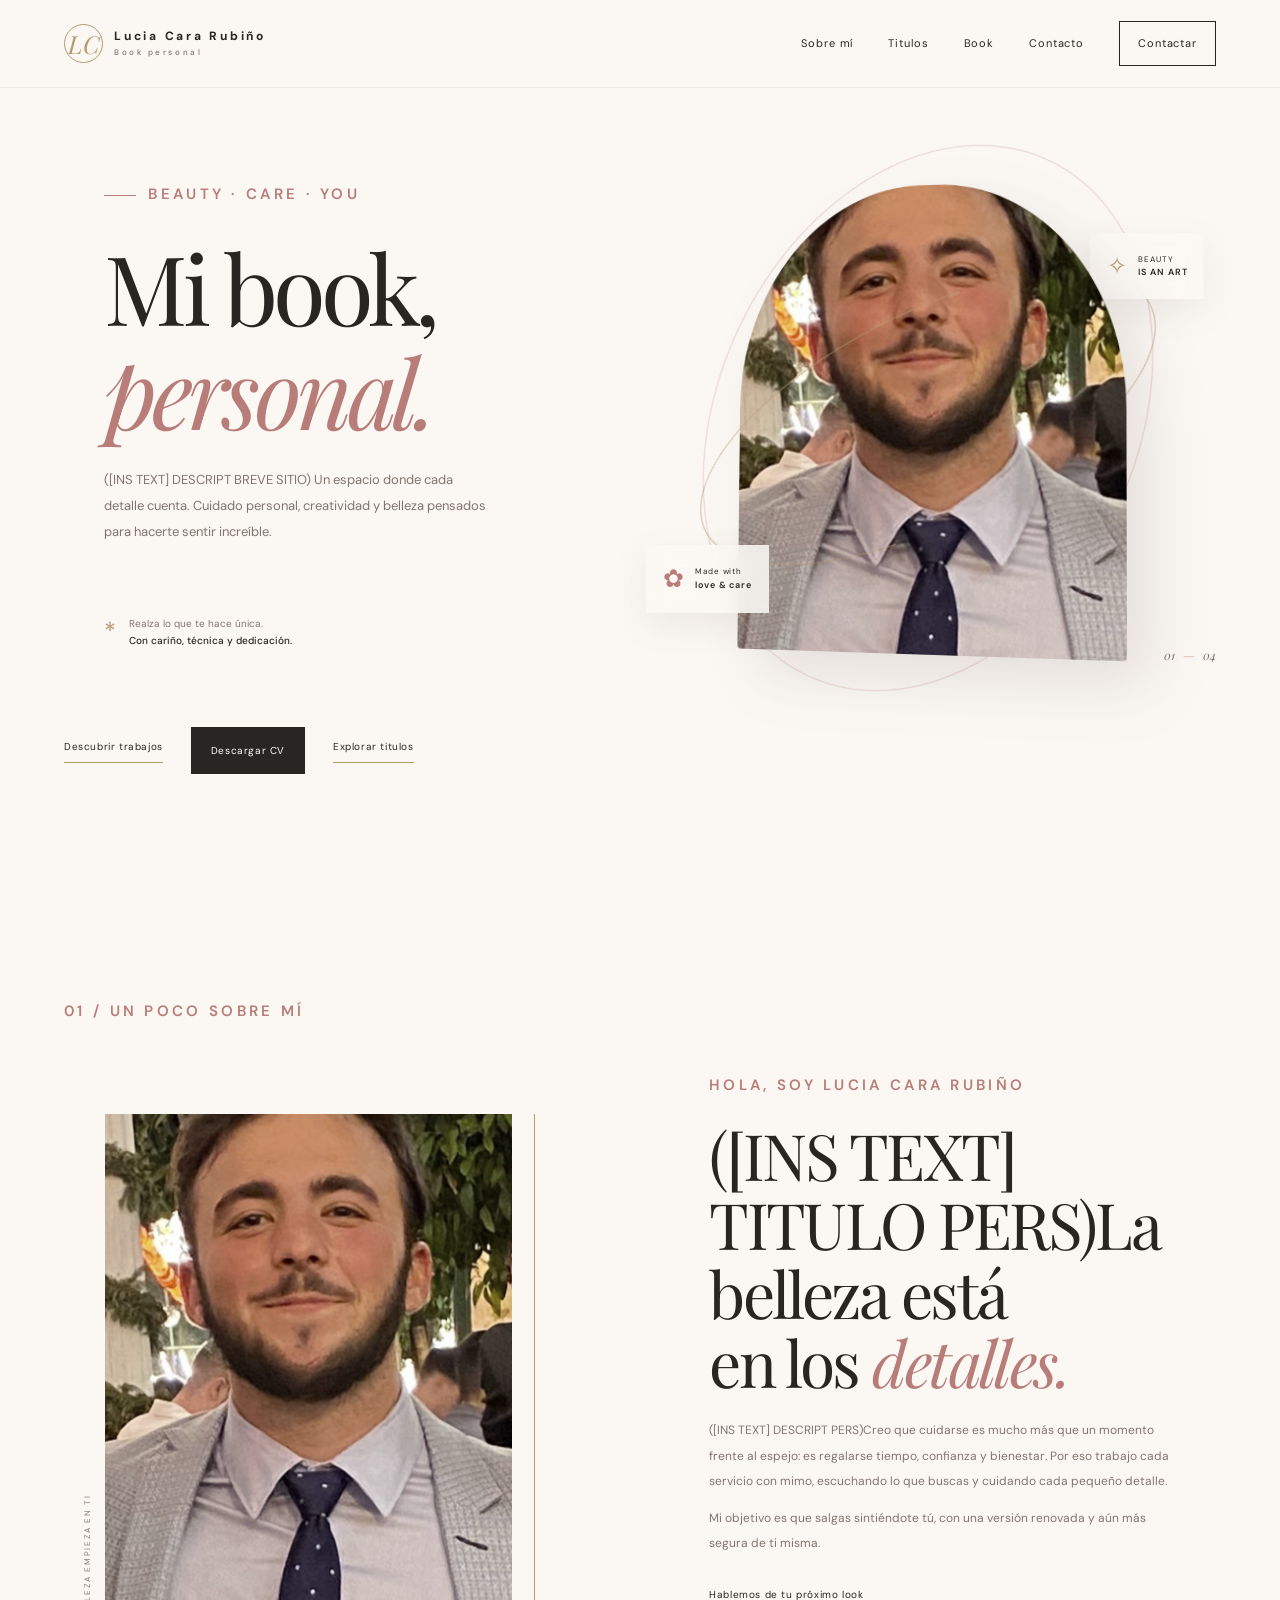
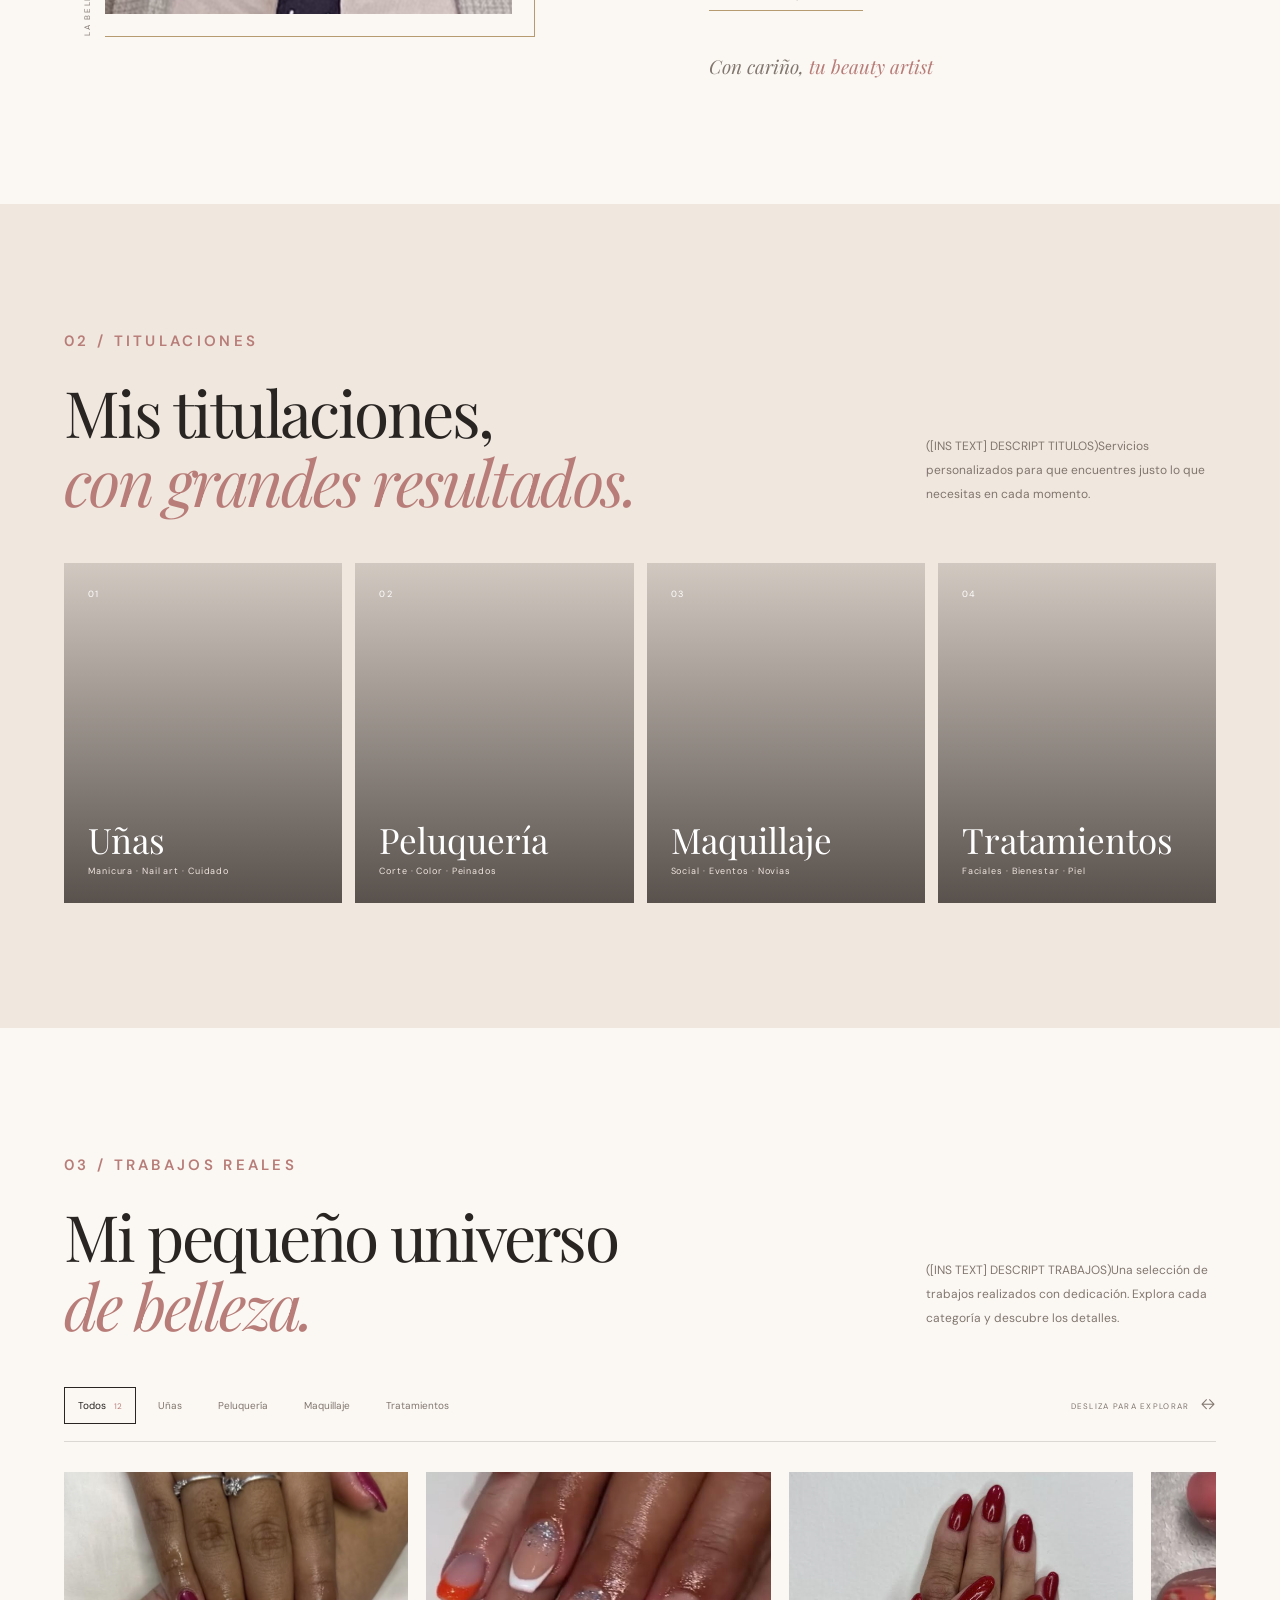
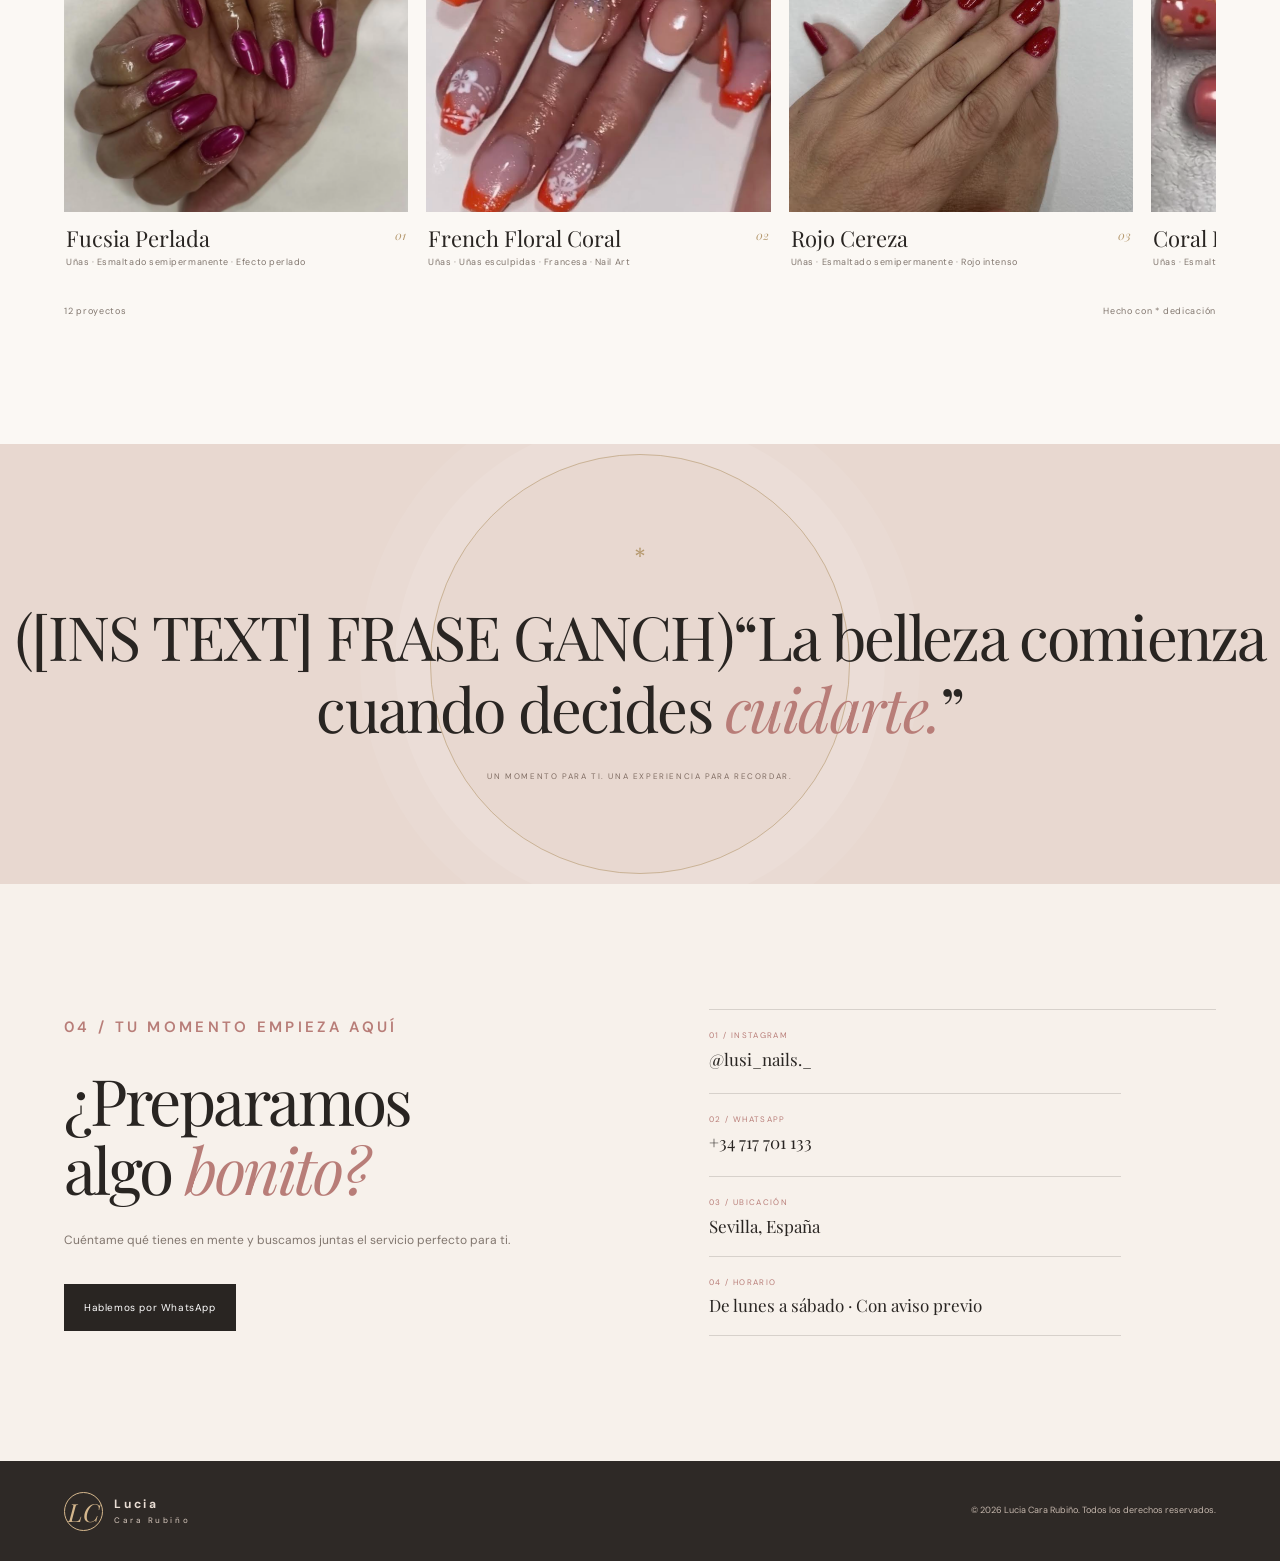
==== index.html @ 27615876 "Update index.html" ====
<!doctype html>
<html lang="es">
<head>
  <meta charset="utf-8">
  <meta name="viewport" content="width=device-width, initial-scale=1">
  <meta name="theme-color" content="#f5eee7">
  <meta name="description" content="Lucia Cara Rubiño: servicios de uñas, peluquería, maquillaje y tratamientos de belleza. Descubre nuestros trabajos y reserva tu cita.">
  <meta property="og:type" content="website">
<meta property="og:title" content="Lucía Cara Rubiño | Beauty Portfolio">
<meta property="og:description" content="Descubre mis trabajos de manicura, maquillaje y tratamientos estéticos. Cada detalle, cada diseño y cada resultado reflejan mi pasión por la belleza.">
  <meta property="og:image" content="https://images.unsplash.com/photo-1522335789203-aefd1fc54bc9?w=1200&q=85">
  <title>Book Lucia Cara Rubiño</title>
  <link rel="preconnect" href="https://fonts.googleapis.com">
  <link rel="preconnect" href="https://fonts.gstatic.com" crossorigin>
  <link rel="preconnect" href="https://images.unsplash.com">
  <link href="https://fonts.googleapis.com/css2?family=DM+Sans:wght@400;500;600;700&family=Playfair+Display:ital,wght@0,400;0,500;0,600;1,400;1,500&display=swap" rel="stylesheet">
  <link rel="stylesheet" href="css/styles.css">
  <script type="application/ld+json">
  {
    "@context":"https://schema.org",
    "@type":"BeautySalon",
    "name":"Lucia Cara Rubiño",
    "description":"Servicios profesionales de uñas, peluquería, maquillaje y tratamientos de belleza.",
    "telephone":"+34 717 701 133",
    "address":{"@type":"PostalAddress","addressLocality":"Sevilla","addressCountry":"ES"}
  }
  </script>
</head>
<body>
  <a class="skip-link" href="#contenido">Saltar al contenido</a>

  <header class="site-header" id="top">
    <a class="brand" href="#top" aria-label="Lucia Cara Rubiño, inicio">
      <span class="brand-mark">LC</span>
      <span class="brand-name">Lucia Cara Rubiño <small>Book personal</small></span>
    </a>
    <button class="menu-toggle" type="button" aria-expanded="false" aria-controls="main-nav" aria-label="Abrir menú">
      <span></span><span></span>
    </button>
    <nav class="main-nav" id="main-nav" aria-label="Navegación principal">
      <a href="#sobre-mi">Sobre mí</a>
      <a href="#servicios">Titulos</a>
      <a href="#portfolio">Book</a>
      <a href="#contacto">Contacto</a>
      <a class="nav-cta" href="#" data-whatsapp>Contactar</a>
    </nav>
  </header>

  <main id="contenido">
    <section class="hero section-shell" aria-labelledby="hero-title">
      <div class="hero-copy">
        <p class="eyebrow"><span class="eyebrow-line"></span> BEAUTY · CARE · YOU</p>
        <h1 id="hero-title">Mi book,<br><em> personal.</em></h1>
        <p class="hero-lead">([INS TEXT] DESCRIPT BREVE SITIO) Un espacio donde cada detalle cuenta. Cuidado personal, creatividad y belleza pensados para hacerte sentir increíble.</p>
        
        <div class="hero-note"><span class="note-star">*</span><span>Realza lo que te hace única.<br><b>Con cariño, técnica y dedicación.</b></span></div>
      </div>

      <div class="hero-art" aria-label="Composición artística de belleza">
        <div class="hero-orbit orbit-one"></div>
        <div class="hero-orbit orbit-two"></div>
        <div class="hero-image-wrap">
          <img class="hero-image" src="hero.png" alt="Productos y herramientas de belleza en un tocador" fetchpriority="high">
        </div>
        <div class="floating-card card-top"><span class="floating-icon">✧</span><span>BEAUTY<br><b>IS AN ART</b></span></div>
        <div class="floating-card card-bottom"><span class="mini-flower">✿</span><span>Made with<br><b>love & care</b></span></div>
        <div class="hero-number">01 <i>—</i> 04</div>
      </div>

      <!--<div class="hero-bottom-label">SCROLL TO DISCOVER</div>-->

      <div class="hero-actions">
          <a class="text-link" href="#portfolio">Descubrir trabajos</a>
          <a class="button button-dark" href="#portfolio">Descargar CV</a>
          <a class="text-link" href="#servicios">Explorar titulos</a>
        </div>
    </section>

    <!--<section class="intro-band">
      <p>BEAUTY IS NOT A LOOK, <em>IT'S A FEELING.</em></p>
      <span>*</span>
      <p>BEAUTY IS NOT A LOOK, <em>IT'S A FEELING.</em></p>
    </section>-->

    <section class="about section-shell section-space" id="sobre-mi">
      <div class="section-kicker">01 / UN POCO SOBRE MÍ</div>
      <div class="about-grid">
        <div class="about-photo-frame">
          <img src="hero.png" alt="Retrato editorial de una profesional del mundo de la belleza" loading="lazy">
          <span class="photo-caption">LA BELLEZA EMPIEZA EN TI</span>
        </div>
        <div class="about-copy">
          <p class="eyebrow">HOLA, SOY LUCIA CARA RUBIÑO</p>
          <h2>([INS TEXT] TITULO PERS)La belleza está<br>en los <em>detalles.</em></h2>
          <p class="body-copy">([INS TEXT] DESCRIPT PERS)Creo que cuidarse es mucho más que un momento frente al espejo: es regalarse tiempo, confianza y bienestar. Por eso trabajo cada servicio con mimo, escuchando lo que buscas y cuidando cada pequeño detalle.</p>
          <p class="body-copy">Mi objetivo es que salgas sintiéndote tú, con una versión renovada y aún más segura de ti misma.</p>
          <a class="text-link" href="#contacto">Hablemos de tu próximo look </a>
          <div class="signature">Con cariño, <em>tu beauty artist</em></div>
        </div>
      </div>
    </section>

    <section class="services section-space" id="servicios">
      <div class="section-shell">
        <div class="section-heading">
          <div><div class="section-kicker">02 / TITULACIONES</div><h2>Mis titulaciones,<br><em> con grandes resultados.</em></h2></div>
          <p>([INS TEXT] DESCRIPT TITULOS)Servicios personalizados para que encuentres justo lo que necesitas en cada momento.</p>
        </div>
        <div class="service-grid">
          <a class="service-card service-nails" href="#portfolio" data-filter-link="uñas">
            <span class="service-index">01</span><span class="service-arrow"></span>
            <div><h3>Uñas</h3><p>Manicura · Nail art · Cuidado</p></div>
          </a>
          <a class="service-card service-hair" href="#portfolio" data-filter-link="peluqueria">
            <span class="service-index">02</span><span class="service-arrow"></span>
            <div><h3>Peluquería</h3><p>Corte · Color · Peinados</p></div>
          </a>
          <a class="service-card service-makeup" href="#portfolio" data-filter-link="maquillaje">
            <span class="service-index">03</span><span class="service-arrow"></span>
            <div><h3>Maquillaje</h3><p>Social · Eventos · Novias</p></div>
          </a>
          <a class="service-card service-treatments" href="#portfolio" data-filter-link="tratamientos">
            <span class="service-index">04</span><span class="service-arrow"></span>
            <div><h3>Tratamientos</h3><p>Faciales · Bienestar · Piel</p></div>
          </a>
        </div>
      </div>
    </section>

    <section class="portfolio section-space" id="portfolio">
      <div class="section-shell">
        <div class="section-heading portfolio-heading">
          <div><div class="section-kicker">03 / TRABAJOS REALES</div><h2>Mi pequeño universo<br><em>de belleza.</em></h2></div>
          <p>([INS TEXT] DESCRIPT TRABAJOS)Una selección de trabajos realizados con dedicación. Explora cada categoría y descubre los detalles.</p>
        </div>
        <div class="portfolio-toolbar">
          <div class="filter-list" role="group" aria-label="Filtrar trabajos">
            <button class="filter-button is-active" type="button" data-filter="todos" aria-pressed="true">Todos <span>12</span></button>
            <button class="filter-button" type="button" data-filter="uñas" aria-pressed="false">Uñas</button>
            <button class="filter-button" type="button" data-filter="peluqueria" aria-pressed="false">Peluquería</button>
            <button class="filter-button" type="button" data-filter="maquillaje" aria-pressed="false">Maquillaje</button>
            <button class="filter-button" type="button" data-filter="tratamientos" aria-pressed="false">Tratamientos</button>
          </div>
          <span class="portfolio-hint">DESLIZA PARA EXPLORAR <span>↔</span></span>
        </div>
        <div class="portfolio-track" id="portfolio-track" aria-live="polite"></div>
        <div class="portfolio-footer"><span id="portfolio-count">12 proyectos</span><span>Hecho con * dedicación</span></div>
      </div>
    </section>

    <section class="quote-section">
      <div class="quote-orb"></div>
      <div class="quote-content"><span>*</span><blockquote>([INS TEXT] FRASE GANCH)“La belleza comienza<br>cuando decides <em>cuidarte.</em>”</blockquote><p>UN MOMENTO PARA TI. UNA EXPERIENCIA PARA RECORDAR.</p></div>
    </section>

    <section class="contact section-space" id="contacto">
      <div class="section-shell contact-grid">
        <div>
          <div class="section-kicker">04 / TU MOMENTO EMPIEZA AQUÍ</div>
          <h2>¿Preparamos<br>algo <em>bonito?</em></h2>
          <p class="body-copy">Cuéntame qué tienes en mente y buscamos juntas el servicio perfecto para ti.</p>
          <a class="button button-dark" href="#" data-whatsapp>Hablemos por WhatsApp </a>
        </div>
        <div class="contact-panel">
          <div class="contact-detail"><span>01 / INSTAGRAM</span><a href="https://www.instagram.com/" target="_blank" rel="noopener noreferrer" data-instagram>@tu_instagram </a></div>
          <div class="contact-detail"><span>02 / WHATSAPP</span><a href="#" data-whatsapp>+34 717 701 133 </a></div>
          <div class="contact-detail"><span>03 / UBICACIÓN</span><p data-location>Sevilla, España</p></div>
          <div class="contact-detail"><span>04 / HORARIO</span><p data-hours>De lunes a sábado · Con cita previa</p></div>
          <!--<div class="contact-stamp">LC<br><small>BEAUTY<br>STUDIO</small></div>-->
        </div>
      </div>
    </section>
  </main>

  <footer class="site-footer">
    <a class="brand footer-brand" href="#top"><span class="brand-mark">LC</span><span class="brand-name">Lucia <small>Cara Rubiño</small></span></a>
    <p>© <span id="year"></span> Lucia Cara Rubiño. Todos los derechos reservados.</p>
    <!--<div><a href="aviso-legal.html">Aviso legal</a><a href="privacidad.html">Privacidad</a></div>-->
  </footer>

  <dialog class="project-dialog" id="project-dialog" aria-labelledby="dialog-title">
    <button class="dialog-close" type="button" aria-label="Cerrar detalle">×</button>
    <div class="dialog-image-wrap"><img id="dialog-image" src="" alt=""></div>
    <div class="dialog-copy">
      <span class="dialog-category" id="dialog-category"></span>
      <h2 id="dialog-title"></h2><p id="dialog-description"></p>
      <!--<a class="text-link" href="#" data-whatsapp>Consultar una cita </a>-->
    </div>
  </dialog>
  <div class="toast" id="toast" role="status" aria-live="polite"></div>
  <script src="js/config.js"></script>
  <script src="js/main.js" defer></script>
</body>
</html>
---- css/styles.css ----
@import url('https://fonts.googleapis.com/css2?family=DM+Sans:wght@400;500;600;700&family=Playfair+Display:ital,wght@0,400;0,500;0,600;1,400;1,500&display=swap');

:root {
    --cream: #f5eee7;
    --paper: #fbf8f4;
    --ink: #292522;
    --muted: #81766e;
    --rose: #d7aaa3;
    --rose-deep: #b87d78;
    --gold: #b69a70;
    --line: rgba(54, 43, 37, .16);
    --serif: 'Playfair Display', Georgia, serif;
    --sans: 'DM Sans', Arial, sans-serif;
    --max: 1240px
}

* {
    box-sizing: border-box
}

html {
    scroll-behavior: smooth;
    scroll-padding-top: 90px
}

body {
    margin: 0;
    background: var(--paper);
    color: var(--ink);
    font-family: var(--sans);
    font-size: 14px;
    line-height: 1.7;
    overflow-x: hidden
}

body.dialog-open {
    overflow: hidden
}

a {
    color: inherit;
    text-decoration: none
}

button {
    font: inherit
}

img {
    display: block;
    max-width: 100%
}

.skip-link {
    position: absolute;
    left: 12px;
    top: -60px;
    background: var(--ink);
    color: #fff;
    padding: 10px 15px;
    z-index: 1000
}

.skip-link:focus {
    top: 12px
}

.site-header {
    height: 88px;
    padding: 0 max(5vw, 24px);
    display: flex;
    align-items: center;
    justify-content: space-between;
    background: rgba(251, 248, 244, .88);
    backdrop-filter: blur(16px);
    position: sticky;
    top: 0;
    z-index: 50;
    border-bottom: 1px solid rgba(54, 43, 37, .07)
}

.brand {
    display: flex;
    align-items: center;
    gap: 11px
}

.brand-mark {
    width: 39px;
    height: 39px;
    border: 1px solid var(--gold);
    border-radius: 50%;
    display: grid;
    place-items: center;
    font: italic 25px var(--serif);
    color: var(--gold)
}

.brand-name {
    font-size: 12px;
    letter-spacing: .23em;
    font-weight: 700;
    line-height: 1.2
}

.brand-name small {
    display: block;
    font-size: 8px;
    letter-spacing: .32em;
    font-weight: 500;
    margin-top: 5px;
    color: var(--muted)
}

.main-nav {
    display: flex;
    align-items: center;
    gap: 35px;
    font-size: 11px;
    letter-spacing: .08em
}

.main-nav>a:not(.nav-cta) {
    transition: color .2s
}

.main-nav>a:hover,
.text-link:hover {
    color: var(--rose-deep)
}

.nav-cta {
    border: 1px solid var(--ink);
    padding: 12px 18px;
    transition: .25s
}

.nav-cta:hover {
    background: var(--ink);
    color: white
}

.nav-cta span,
.button span {
    margin-left: 14px
}

.menu-toggle {
    display: none
}

.section-shell {
    width: min(var(--max), 90%);
    margin-inline: auto
}

.hero {
    min-height: 690px;
    display: grid;
    grid-template-columns: 1fr 1fr;
    align-items: center;
    position: relative;
    padding-top: 55px;
    padding-bottom: 100px
}

.hero-copy {
    padding: 25px 0 25px 7%;
    position: relative;
    z-index: 2
}

.eyebrow,
.section-kicker {
    font-size: 15px;
    letter-spacing: .22em;
    font-weight: 600;
    color: var(--rose-deep)
}

.eyebrow {
    display: flex;
    align-items: center;
    gap: 12px
}

.eyebrow-line {
    width: 32px;
    height: 1px;
    background: var(--rose-deep)
}

h1,
h2,
h3,
p {
    margin-top: 0
}

h1,
h2,
h3 {
    font-family: var(--serif);
    font-weight: 400;
    line-height: 1.08
}

h1 {
    font-size: clamp(62px, 7.5vw, 106px);
    letter-spacing: -.055em;
    margin: 27px 0 25px
}

h1 em,
h2 em,
blockquote em {
    font-weight: 400;
    color: var(--rose-deep)
}

.hero-lead {
    max-width: 390px;
    color: var(--muted);
    font-size: 13px;
    line-height: 2
}

.hero-actions {
    display: flex;
    align-items: center;
    gap: 28px;
    margin-top: 34px
}

.button {
    display: inline-flex;
    align-items: center;
    justify-content: center;
    padding: 15px 20px;
    font-size: 10px;
    letter-spacing: .06em;
    transition: transform .25s, background .25s
}

.button:hover {
    transform: translateY(-3px)
}

.button-dark {
    background: var(--ink);
    color: #fff
}

.button-dark:hover {
    background: #51433c
}

.text-link {
    font-size: 10px;
    letter-spacing: .06em;
    border-bottom: 1px solid var(--gold);
    padding-bottom: 7px;
    transition: color .2s
}

.text-link span {
    margin-left: 9px
}

.hero-note {
    display: flex;
    align-items: center;
    gap: 13px;
    margin-top: 66px;
    color: var(--muted);
    font-size: 10px;
    line-height: 1.7
}

.hero-note b {
    color: var(--ink);
    font-weight: 500
}

.note-star {
    font-size: 25px;
    color: var(--gold)
}

.hero-art {
    height: 550px;
    position: relative;
    display: grid;
    place-items: center;
    perspective: 1000px;
    transform-style: preserve-3d
}

.hero-image-wrap {
    width: min(70%, 390px);
    height: 470px;
    overflow: hidden;
    border-radius: 48% 48% 4px 4px;
    position: relative;
    z-index: 2;
    box-shadow: 22px 25px 60px rgba(83, 61, 49, .13);
    transform: rotateY(-8deg) rotateX(2deg);
    transition: transform .6s
}

.hero-art:hover .hero-image-wrap {
    transform: rotateY(0) rotateX(0) translateY(-5px)
}

.hero-image {
    width: 100%;
    height: 100%;
    object-fit: cover;
    filter: saturate(.72)
}

.hero-orbit {
    position: absolute;
    border: 1px solid rgba(182, 154, 112, .6);
    border-radius: 50%;
    transform: rotate(-27deg)
}

.orbit-one {
    width: 500px;
    height: 210px;
    z-index: 1
}

.orbit-two {
    width: 420px;
    height: 570px;
    border-color: rgba(215, 170, 163, .5);
    transform: rotate(25deg)
}

.floating-card {
    position: absolute;
    z-index: 3;
    background: rgba(251, 248, 244, .87);
    backdrop-filter: blur(12px);
    box-shadow: 0 12px 35px #604a3b18;
    display: flex;
    align-items: center;
    gap: 10px;
    font-size: 8px;
    letter-spacing: .12em;
    line-height: 1.6;
    padding: 14px 17px;
    animation: float 5s ease-in-out infinite
}

.floating-card b {
    font-size: 9px;
    font-weight: 600
}

.card-top {
    top: 90px;
    right: 2%
}

.card-bottom {
    bottom: 80px;
    left: 1%;
    animation-delay: -2.5s
}

.floating-icon {
    font-size: 24px;
    color: var(--gold)
}

.mini-flower {
    font-size: 25px;
    color: var(--rose-deep)
}

.hero-number {
    position: absolute;
    right: 0;
    bottom: 30px;
    font: italic 12px var(--serif);
    color: var(--muted)
}

.hero-number i {
    color: var(--gold);
    padding: 0 5px
}

.hero-bottom-label {
    position: absolute;
    bottom: 26px;
    left: 7%;
    font-size: 8px;
    letter-spacing: .2em;
    color: var(--muted)
}

.hero-bottom-label span {
    padding-left: 12px;
    color: var(--rose-deep)
}

@keyframes float {

    0%,
    100% {
        transform: translateY(0) rotate(-2deg)
    }

    50% {
        transform: translateY(-12px) rotate(1deg)
    }
}

.intro-band {
    background: #e9d9d1;
    display: flex;
    align-items: center;
    justify-content: center;
    gap: 40px;
    overflow: hidden;
    padding: 19px 15px;
    white-space: nowrap;
    color: #65534b
}

.intro-band p {
    margin: 0;
    font: italic 15px var(--serif);
    letter-spacing: .13em
}

.intro-band em {
    color: #a46f68
}

.intro-band span {
    font-size: 20px;
    color: var(--gold)
}

.section-space {
    padding-top: 125px;
    padding-bottom: 125px
}

.about-grid {
    display: grid;
    grid-template-columns: 1fr 1fr;
    gap: 12%;
    align-items: center;
    margin-top: 48px
}

.about-photo-frame {
    position: relative;
    width: 85%;
    margin-left: 8%;
    padding: 0 22px 22px 0;
    border-right: 1px solid var(--gold);
    border-bottom: 1px solid var(--gold)
}

.about-photo-frame img {
    height: 500px;
    width: 100%;
    object-fit: cover;
    filter: saturate(.7)
}

.photo-caption {
    position: absolute;
    bottom: 0;
    left: -24px;
    writing-mode: vertical-rl;
    transform: rotate(180deg);
    font-size: 8px;
    letter-spacing: .22em;
    color: var(--muted)
}

.about-copy h2,
.section-heading h2,
.contact h2 {
    font-size: clamp(43px, 5vw, 67px);
    letter-spacing: -.04em;
    margin: 22px 0
}

.body-copy {
    font-size: 12px;
    line-height: 2.1;
    color: var(--muted);
    max-width: 470px
}

.about-copy .text-link {
    display: inline-block;
    margin-top: 18px
}

.signature {
    font: italic 19px var(--serif);
    margin-top: 42px;
    color: var(--muted)
}

.signature em {
    color: var(--rose-deep)
}

.services {
    background: #f0e7df
}

.section-heading {
    display: flex;
    justify-content: space-between;
    align-items: end;
    gap: 40px;
    margin-bottom: 48px
}

.section-heading>p {
    max-width: 290px;
    color: var(--muted);
    font-size: 12px;
    line-height: 2;
    margin-bottom: 9px
}

.section-heading h2 {
    margin-bottom: 0
}

.service-grid {
    display: grid;
    grid-template-columns: repeat(4, 1fr);
    gap: 13px
}

.service-card {
    height: 340px;
    position: relative;
    overflow: hidden;
    padding: 24px;
    display: flex;
    flex-direction: column;
    justify-content: space-between;
    color: white;
    background-size: cover;
    background-position: center;
    isolation: isolate;
    transition: transform .35s
}

.service-card:before {
    content: "";
    position: absolute;
    inset: 0;
    background: linear-gradient(180deg, rgba(27, 20, 17, .05), rgba(27, 20, 17, .68));
    z-index: -1;
    transition: background .3s
}

.service-card:after {
    content: "";
    position: absolute;
    inset: 0;
    background: rgba(35, 26, 22, .1);
    z-index: -2;
    transition: transform .6s
}

.service-card:hover {
    transform: translateY(-7px)
}

.service-card:hover:after {
    transform: scale(1.08)
}

.service-nails {
    background-image: url('https://images.unsplash.com/photo-1604654894610-df63bc536371?w=800&q=80')
}

.service-hair {
    background-image: url('https://images.unsplash.com/photo-1560869713-7d0a29430803?w=800&q=80')
}

.service-makeup {
    background-image: url('https://images.unsplash.com/photo-1487412720507-e7ab37603c6f?w=800&q=80')
}

.service-treatments {
    background-image: url('https://images.unsplash.com/photo-1570172619644-dfd03ed5d881?w=800&q=80')
}

.service-index {
    font-size: 9px;
    letter-spacing: .15em
}

.service-arrow {
    position: absolute;
    right: 23px;
    top: 20px;
    font-size: 20px
}

.service-card h3 {
    font-size: 35px;
    margin: 0 0 5px
}

.service-card p {
    font-size: 9px;
    letter-spacing: .1em;
    margin: 0;
    color: #f2e7e1
}

.portfolio {
    background: var(--paper)
}

.portfolio-toolbar {
    display: flex;
    align-items: center;
    justify-content: space-between;
    border-bottom: 1px solid var(--line);
    padding-bottom: 17px;
    margin-bottom: 25px;
    gap: 20px
}

.filter-list {
    display: flex;
    gap: 8px;
    flex-wrap: wrap
}

.filter-button {
    border: 1px solid transparent;
    background: transparent;
    color: var(--muted);
    font-size: 10px;
    padding: 9px 13px;
    cursor: pointer;
    transition: .2s
}

.filter-button:hover,
.filter-button.is-active {
    border-color: var(--ink);
    color: var(--ink)
}

.filter-button span {
    font-size: 8px;
    margin-left: 5px;
    color: var(--rose-deep)
}

.portfolio-hint {
    font-size: 8px;
    letter-spacing: .16em;
    color: var(--muted);
    white-space: nowrap
}

.portfolio-hint span {
    font-size: 14px;
    margin-left: 8px
}

.portfolio-track {
    display: grid;
    grid-auto-flow: column;
    grid-auto-columns: minmax(260px, 30%);
    grid-auto-columns: 30%;
    gap: 18px;
    overflow-x: auto;
    overscroll-behavior-inline: contain;
    scroll-snap-type: x mandatory;
    padding: 5px 2px 22px;
    scrollbar-width: thin;
    scrollbar-color: var(--rose) transparent
}

.project-card {
    scroll-snap-align: start;
    min-width: 0;
    cursor: pointer;
    animation: appear .45s both
}

@keyframes appear {
    from {
        opacity: 0;
        transform: translateY(12px)
    }

    to {
        opacity: 1;
        transform: translateY(0)
    }
}

.project-image-wrap {
    height: 340px;
    position: relative;
    overflow: hidden;
    background: #e8ddd5
}

.project-image-wrap img {
    width: 100%;
    height: 100%;
    object-fit: cover;
    transition: transform .7s cubic-bezier(.2, .7, .2, 1);
    filter: saturate(.82)
}

.project-card:hover img {
    transform: scale(1.06)
}

.project-overlay {
    position: absolute;
    inset: 0;
    background: linear-gradient(180deg, transparent 55%, rgba(30, 22, 18, .38));
    opacity: 0;
    transition: opacity .3s;
    display: flex;
    align-items: end;
    justify-content: space-between;
    padding: 18px;
    color: white;
    font-size: 10px
}

.project-card:hover .project-overlay,
.project-card:focus-within .project-overlay {
    opacity: 1
}

.project-open {
    border: 1px solid #fff;
    border-radius: 50%;
    width: 35px;
    height: 35px;
    display: grid;
    place-items: center;
    font-size: 17px
}

.project-meta {
    display: flex;
    justify-content: space-between;
    gap: 10px;
    padding: 15px 2px 0
}

.project-meta h3 {
    font-size: 22px;
    margin: 0 0 4px
}

.project-meta p {
    font-size: 9px;
    color: var(--muted);
    margin: 0;
    letter-spacing: .06em
}

.project-number {
    font: italic 12px var(--serif);
    color: var(--gold)
}

.portfolio-footer {
    display: flex;
    justify-content: space-between;
    color: var(--muted);
    font-size: 9px;
    letter-spacing: .08em;
    padding-top: 12px
}

.quote-section {
    height: 440px;
    background: #e8d8d0;
    display: grid;
    place-items: center;
    text-align: center;
    position: relative;
    overflow: hidden
}

.quote-orb {
    position: absolute;
    width: 420px;
    height: 420px;
    border: 1px solid rgba(182, 154, 112, .6);
    border-radius: 50%;
    box-shadow: 0 0 0 35px rgba(255, 255, 255, .08), 0 0 0 70px rgba(255, 255, 255, .06)
}

.quote-content {
    position: relative
}

.quote-content>span {
    font-size: 25px;
    color: var(--gold)
}

blockquote {
    font: clamp(37px, 5vw, 61px)/1.18 var(--serif);
    margin: 20px 0 26px;
    letter-spacing: -.03em
}

.quote-content p {
    font-size: 8px;
    letter-spacing: .2em;
    color: #806d63
}

.contact {
    background: #f7f1eb
}

.contact-grid {
    display: grid;
    grid-template-columns: 1fr 1fr;
    gap: 12%;
    align-items: center
}

.contact h2 {
    margin: 25px 0
}

.contact .body-copy {
    margin-bottom: 30px
}

.contact-panel {
    border-top: 1px solid var(--line);
    position: relative;
    padding-right: 95px
}

.contact-detail {
    padding: 19px 0;
    border-bottom: 1px solid var(--line)
}

.contact-detail>span {
    display: block;
    font-size: 8px;
    letter-spacing: .17em;
    color: var(--rose-deep);
    margin-bottom: 5px
}

.contact-detail>a,
.contact-detail p {
    font: 17px var(--serif);
    margin: 0
}

.contact-detail>a:hover {
    color: var(--rose-deep)
}

.contact-stamp {
    position: absolute;
    right: 0;
    bottom: 17px;
    width: 78px;
    height: 78px;
    border: 1px solid var(--gold);
    border-radius: 50%;
    display: grid;
    place-content: center;
    text-align: center;
    color: var(--gold);
    font: italic 25px var(--serif);
    line-height: 1
}

.contact-stamp small {
    font: 6px var(--sans);
    letter-spacing: .15em;
    margin-top: 5px
}

.site-footer {
    min-height: 100px;
    background: #2e2926;
    color: #e9ddd4;
    padding: 25px 5%;
    display: flex;
    align-items: center;
    justify-content: space-between;
    gap: 20px
}

.footer-brand .brand-mark {
    color: #d5b78d;
    border-color: #d5b78d
}

.footer-brand .brand-name small {
    color: #c5b7ad
}

.site-footer p,
.site-footer>div {
    font-size: 9px;
    color: #c5b7ad;
    margin: 0
}

.site-footer>div {
    display: flex;
    gap: 20px
}

.site-footer a:hover {
    color: white
}

.project-dialog {
    border: 0;
    padding: 0;
    width: min(850px, 92vw);
    max-width: none;
    max-height: 88vh;
    background: var(--paper);
    color: var(--ink);
    box-shadow: 0 25px 100px #21160f55;
    overflow: auto
}

.project-dialog::backdrop {
    background: rgba(28, 22, 19, .72);
    backdrop-filter: blur(5px)
}

.dialog-close {
    position: sticky;
    top: 12px;
    float: right;
    z-index: 2;
    margin: 12px 12px -48px 0;
    border: 0;
    border-radius: 50%;
    width: 36px;
    height: 36px;
    background: rgba(251, 248, 244, .9);
    font-size: 25px;
    cursor: pointer
}

.dialog-image-wrap {
    height: 420px;
    background: #e9ded6
}

.dialog-image-wrap img {
    width: 100%;
    height: 100%;
    object-fit: cover
}

.dialog-copy {
    padding: 35px 8% 45px
}

.dialog-category {
    font-size: 9px;
    letter-spacing: .2em;
    color: var(--rose-deep)
}

.dialog-copy h2 {
    font-size: 42px;
    margin: 10px 0
}

.dialog-copy p {
    color: var(--muted);
    font-size: 12px;
    line-height: 2;
    max-width: 560px
}

.toast {
    position: fixed;
    bottom: 22px;
    left: 50%;
    transform: translate(-50%, 20px);
    background: var(--ink);
    color: white;
    padding: 11px 18px;
    font-size: 11px;
    opacity: 0;
    pointer-events: none;
    transition: .25s;
    z-index: 100
}

.toast.show {
    opacity: 1;
    transform: translate(-50%, 0)
}

@media(max-width:900px) {
    .main-nav {
        gap: 18px
    }

    .hero {
        min-height: 620px
    }

    .hero-copy {
        padding-left: 0
    }

    .hero-art {
        height: 490px
    }

    .hero-image-wrap {
        height: 410px
    }

    .about-grid {
        gap: 7%
    }

    .service-grid {
        grid-template-columns: repeat(2, 1fr)
    }

    .service-card {
        height: 320px
    }

    .portfolio-track {
        grid-auto-columns: 45%
    }

    .project-image-wrap {
        height: 300px
    }
}

@media(max-width:650px) {
    .site-header {
        height: 72px;
        padding-inline: 5%
    }

    .menu-toggle {
        display: flex;
        flex-direction: column;
        gap: 6px;
        border: 0;
        background: transparent;
        padding: 10px;
        z-index: 3
    }

    .menu-toggle span {
        width: 24px;
        height: 1px;
        background: var(--ink);
        transition: .2s
    }

    .main-nav {
        position: absolute;
        top: 71px;
        left: 0;
        right: 0;
        background: var(--paper);
        padding: 25px 7% 30px;
        display: flex;
        flex-direction: column;
        align-items: stretch;
        gap: 19px;
        border-bottom: 1px solid var(--line);
        opacity: 0;
        visibility: hidden;
        transform: translateY(-8px);
        transition: .25s
    }

    .main-nav.is-open {
        opacity: 1;
        visibility: visible;
        transform: translateY(0)
    }

    .nav-cta {
        text-align: center
    }

    .hero {
        display: flex;
        flex-direction: column;
        align-items: stretch;
        padding-top: 55px;
        padding-bottom: 70px;
        min-height: 0
    }

    .hero-copy {
        padding: 0
    }

    .hero h1 {
        font-size: clamp(62px, 17vw, 90px);
        margin: 22px 0
    }

    .hero-lead {
        max-width: 330px
    }

    .hero-note {
        margin-top: 35px
    }

    .hero-art {
        height: 430px;
        margin-top: 25px
    }

    .hero-image-wrap {
        width: 68%;
        height: 365px
    }

    .orbit-one {
        width: 100%;
        height: 170px
    }

    .orbit-two {
        height: 420px;
        width: 75%
    }

    .card-top {
        top: 38px;
        right: 0
    }

    .card-bottom {
        bottom: 30px;
        left: 0
    }

    .hero-number {
        bottom: 0;
        right: 4%
    }

    .hero-bottom-label {
        bottom: 18px;
        left: 5%
    }

    .intro-band {
        gap: 22px;
        padding: 15px
    }

    .intro-band p {
        font-size: 11px
    }

    .section-space {
        padding-top: 85px;
        padding-bottom: 85px
    }

    .about-grid,
    .contact-grid {
        grid-template-columns: 1fr;
        gap: 45px
    }

    .about-photo-frame {
        width: 83%;
        margin: 0 auto
    }

    .about-photo-frame img {
        height: 390px
    }

    .about-copy h2,
    .section-heading h2,
    .contact h2 {
        font-size: 49px
    }

    .section-heading {
        display: block;
        margin-bottom: 32px
    }

    .section-heading>p {
        margin-top: 20px
    }

    .service-grid {
        gap: 10px
    }

    .service-card {
        height: 260px;
        padding: 17px
    }

    .service-card h3 {
        font-size: 28px
    }

    .service-card p {
        font-size: 8px
    }

    .portfolio-toolbar {
        align-items: flex-start;
        flex-direction: column
    }

    .filter-list {
        gap: 4px
    }

    .filter-button {
        padding: 8px 10px
    }

    .portfolio-hint {
        align-self: flex-end
    }

    .portfolio-track {
        grid-auto-columns: 78%;
        gap: 13px
    }

    .project-image-wrap {
        height: 330px
    }

    .project-meta h3 {
        font-size: 20px
    }

    .quote-section {
        height: 360px
    }

    .quote-orb {
        width: 300px;
        height: 300px
    }

    .quote-content p {
        font-size: 7px;
        letter-spacing: .12em
    }

    .contact-panel {
        padding-right: 0;
        padding-bottom: 100px
    }

    .contact-stamp {
        bottom: 0
    }

    .site-footer {
        flex-direction: column;
        align-items: flex-start;
        padding: 28px 5%;
        gap: 15px
    }

    .site-footer>div {
        gap: 16px
    }

    .dialog-image-wrap {
        height: 300px
    }

    .dialog-copy {
        padding: 25px 7% 35px
    }

    .dialog-copy h2 {
        font-size: 34px
    }
}

@media(prefers-reduced-motion:reduce) {

    *,
    *::before,
    *::after {
        scroll-behavior: auto !important;
        animation-duration: .01ms !important;
        animation-iteration-count: 1 !important;
        transition-duration: .01ms !important
    }
}
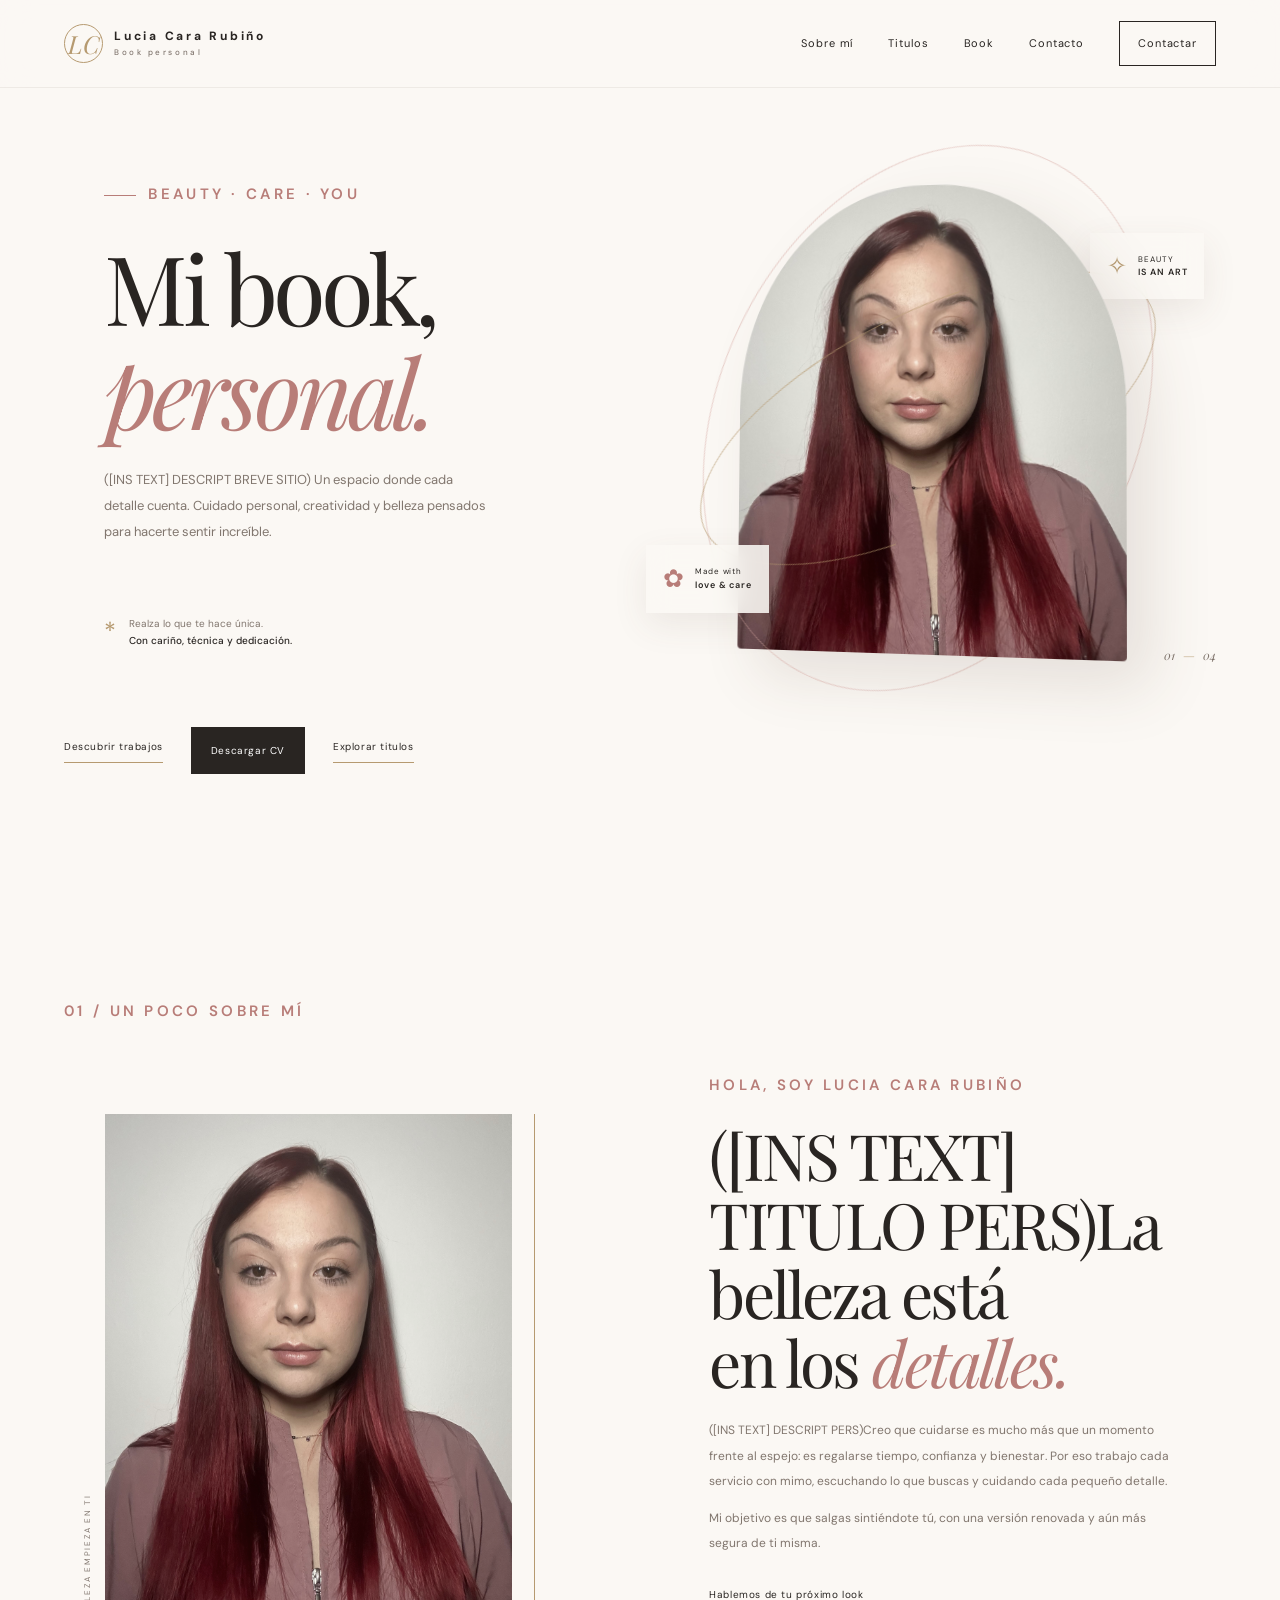
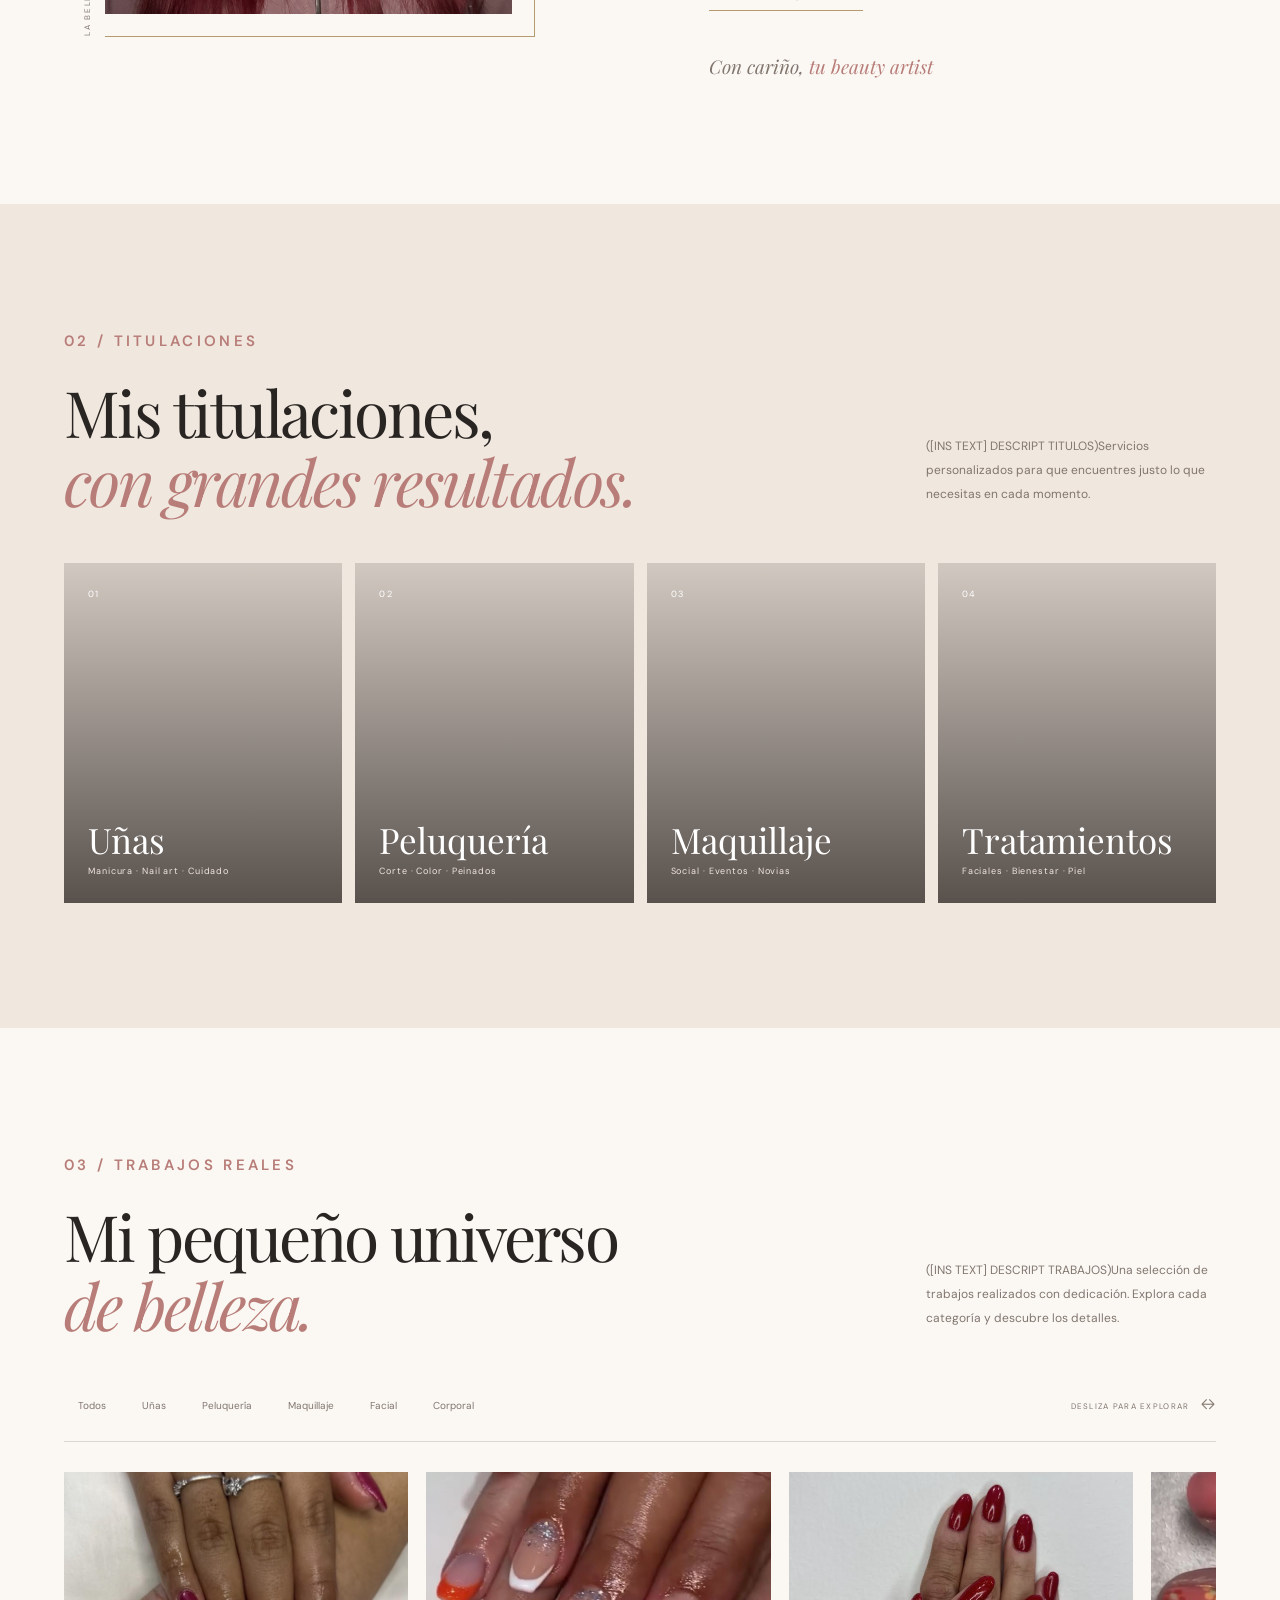
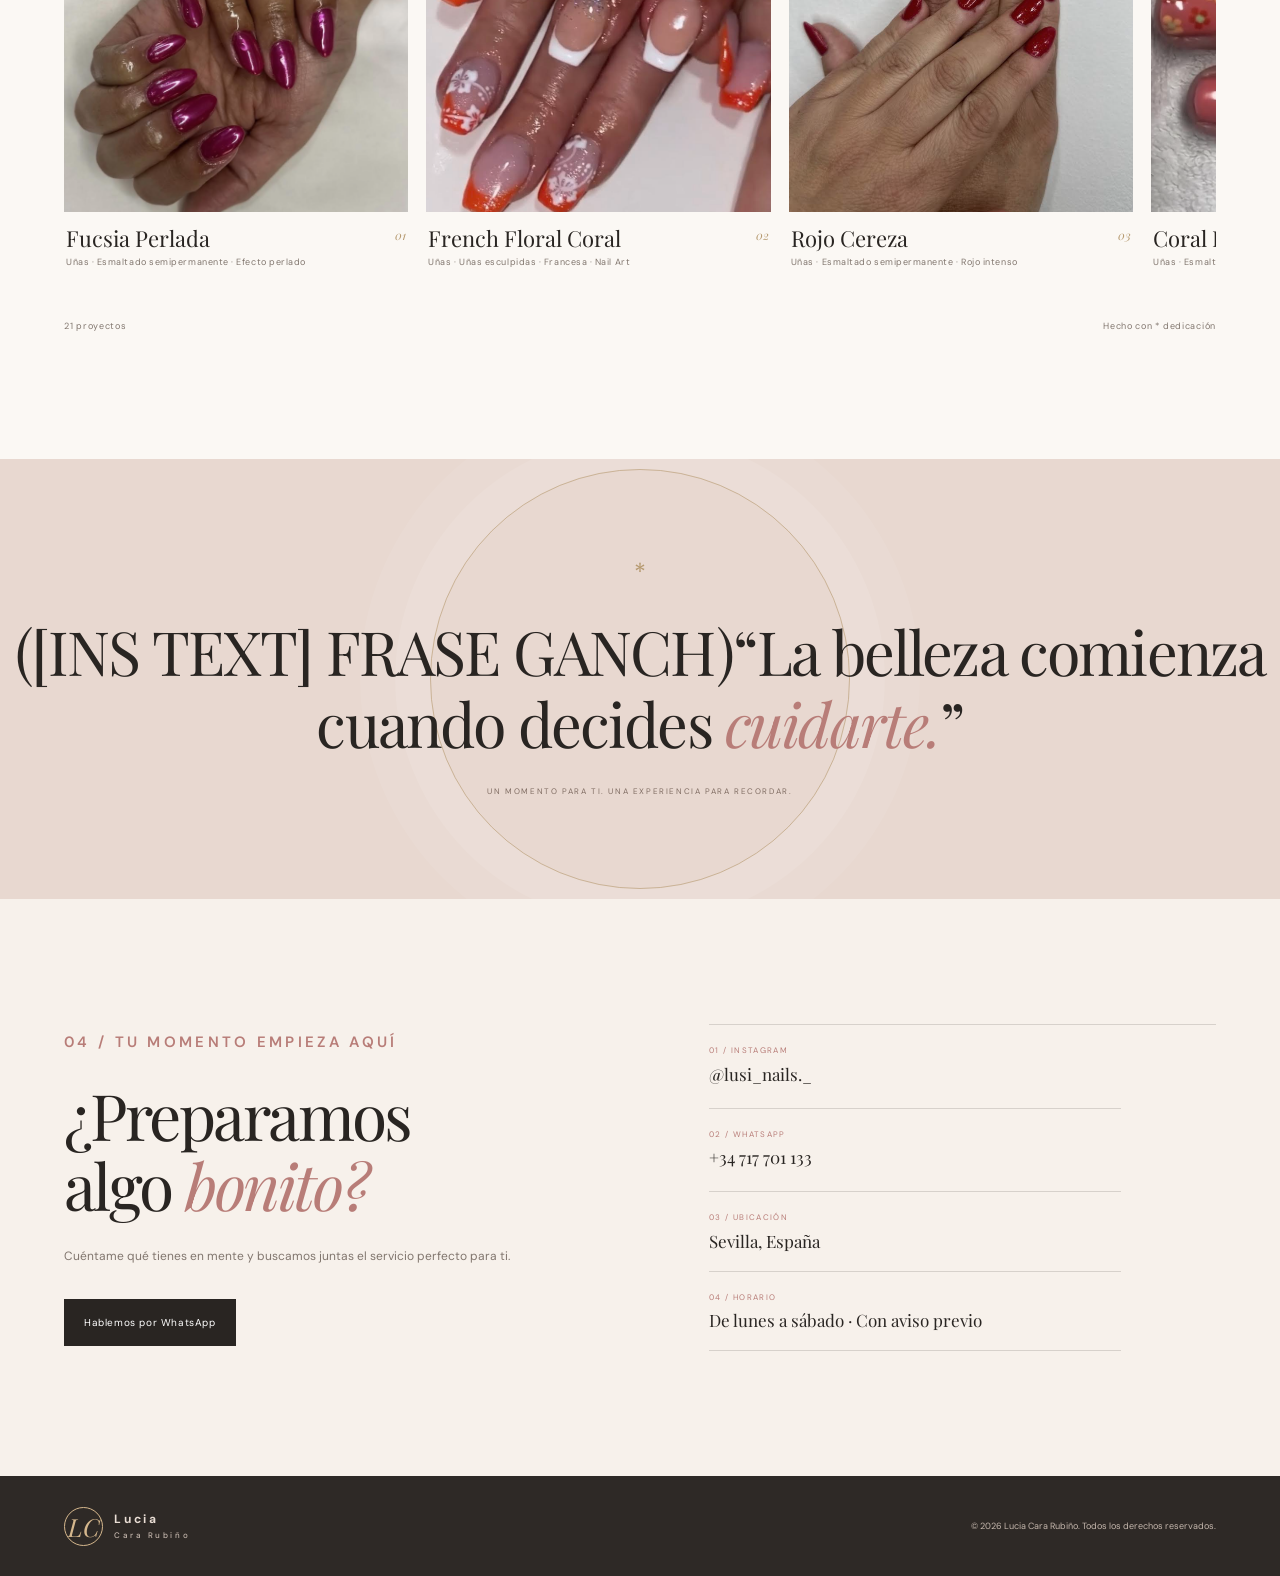
==== commit 63a15b72: "edits" ====
--- a/index.html
+++ b/index.html
@@ -60,7 +60,7 @@
         <div class="hero-orbit orbit-one"></div>
         <div class="hero-orbit orbit-two"></div>
         <div class="hero-image-wrap">
-          <img class="hero-image" src="hero.png" alt="Productos y herramientas de belleza en un tocador" fetchpriority="high">
+          <img class="hero-image" src="imgs/hero.jpg" alt="Productos y herramientas de belleza en un tocador" fetchpriority="high">
         </div>
         <div class="floating-card card-top"><span class="floating-icon">✧</span><span>BEAUTY<br><b>IS AN ART</b></span></div>
         <div class="floating-card card-bottom"><span class="mini-flower">✿</span><span>Made with<br><b>love & care</b></span></div>
@@ -86,7 +86,7 @@
       <div class="section-kicker">01 / UN POCO SOBRE MÍ</div>
       <div class="about-grid">
         <div class="about-photo-frame">
-          <img src="hero.png" alt="Retrato editorial de una profesional del mundo de la belleza" loading="lazy">
+          <img src="imgs/hero.jpg" alt="Retrato editorial de una profesional del mundo de la belleza" loading="lazy">
           <span class="photo-caption">LA BELLEZA EMPIEZA EN TI</span>
         </div>
         <div class="about-copy">
@@ -135,11 +135,17 @@
         </div>
         <div class="portfolio-toolbar">
           <div class="filter-list" role="group" aria-label="Filtrar trabajos">
-            <button class="filter-button is-active" type="button" data-filter="todos" aria-pressed="true">Todos <span>12</span></button>
-            <button class="filter-button" type="button" data-filter="uñas" aria-pressed="false">Uñas</button>
-            <button class="filter-button" type="button" data-filter="peluqueria" aria-pressed="false">Peluquería</button>
-            <button class="filter-button" type="button" data-filter="maquillaje" aria-pressed="false">Maquillaje</button>
-            <button class="filter-button" type="button" data-filter="tratamientos" aria-pressed="false">Tratamientos</button>
+            <button class="filter-button" data-filter="todos">Todos</button>
+
+            <button class="filter-button" data-filter="uñas">Uñas</button>
+
+            <button class="filter-button" data-filter="peluqueria">Peluquería</button>
+
+            <button class="filter-button" data-filter="maquillaje">Maquillaje</button>
+
+            <button class="filter-button" data-filter="facial">Facial</button>
+
+            <button class="filter-button" data-filter="corporal">Corporal</button>
           </div>
           <span class="portfolio-hint">DESLIZA PARA EXPLORAR <span>↔</span></span>
         </div>
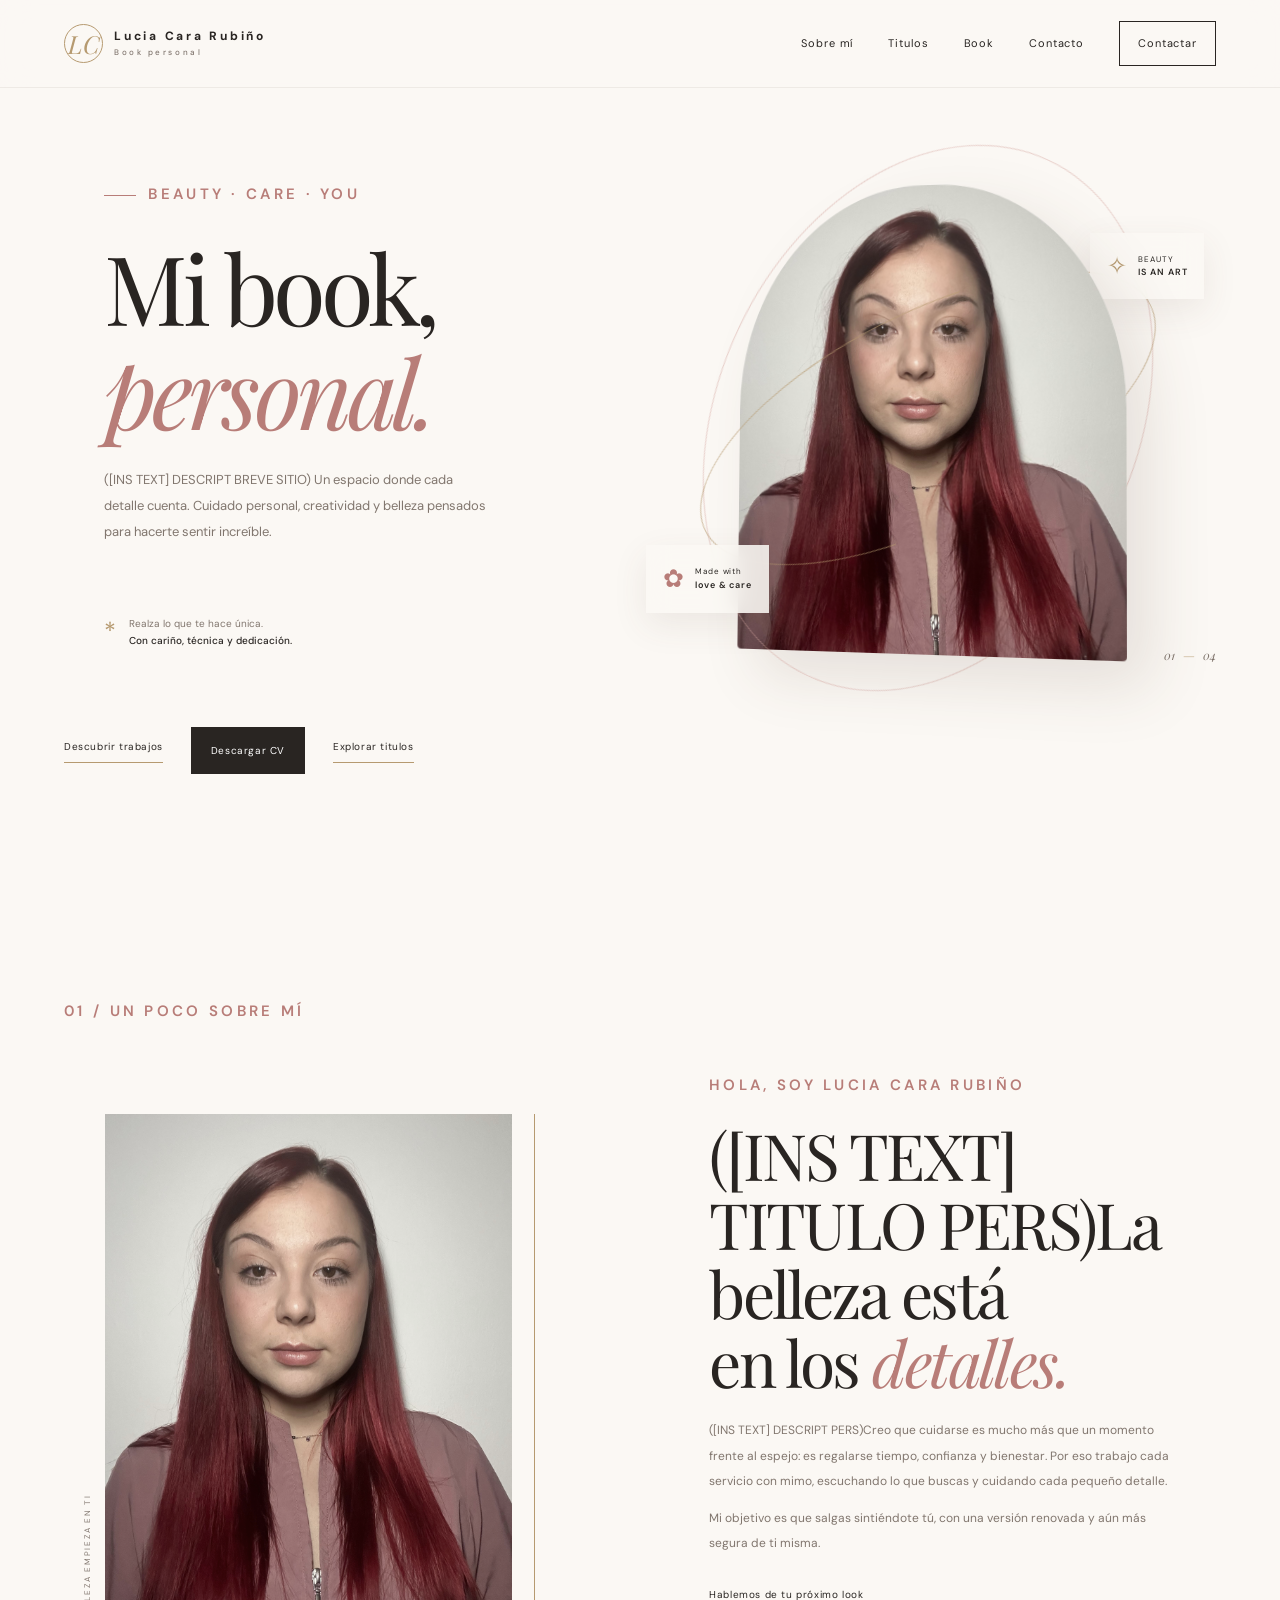
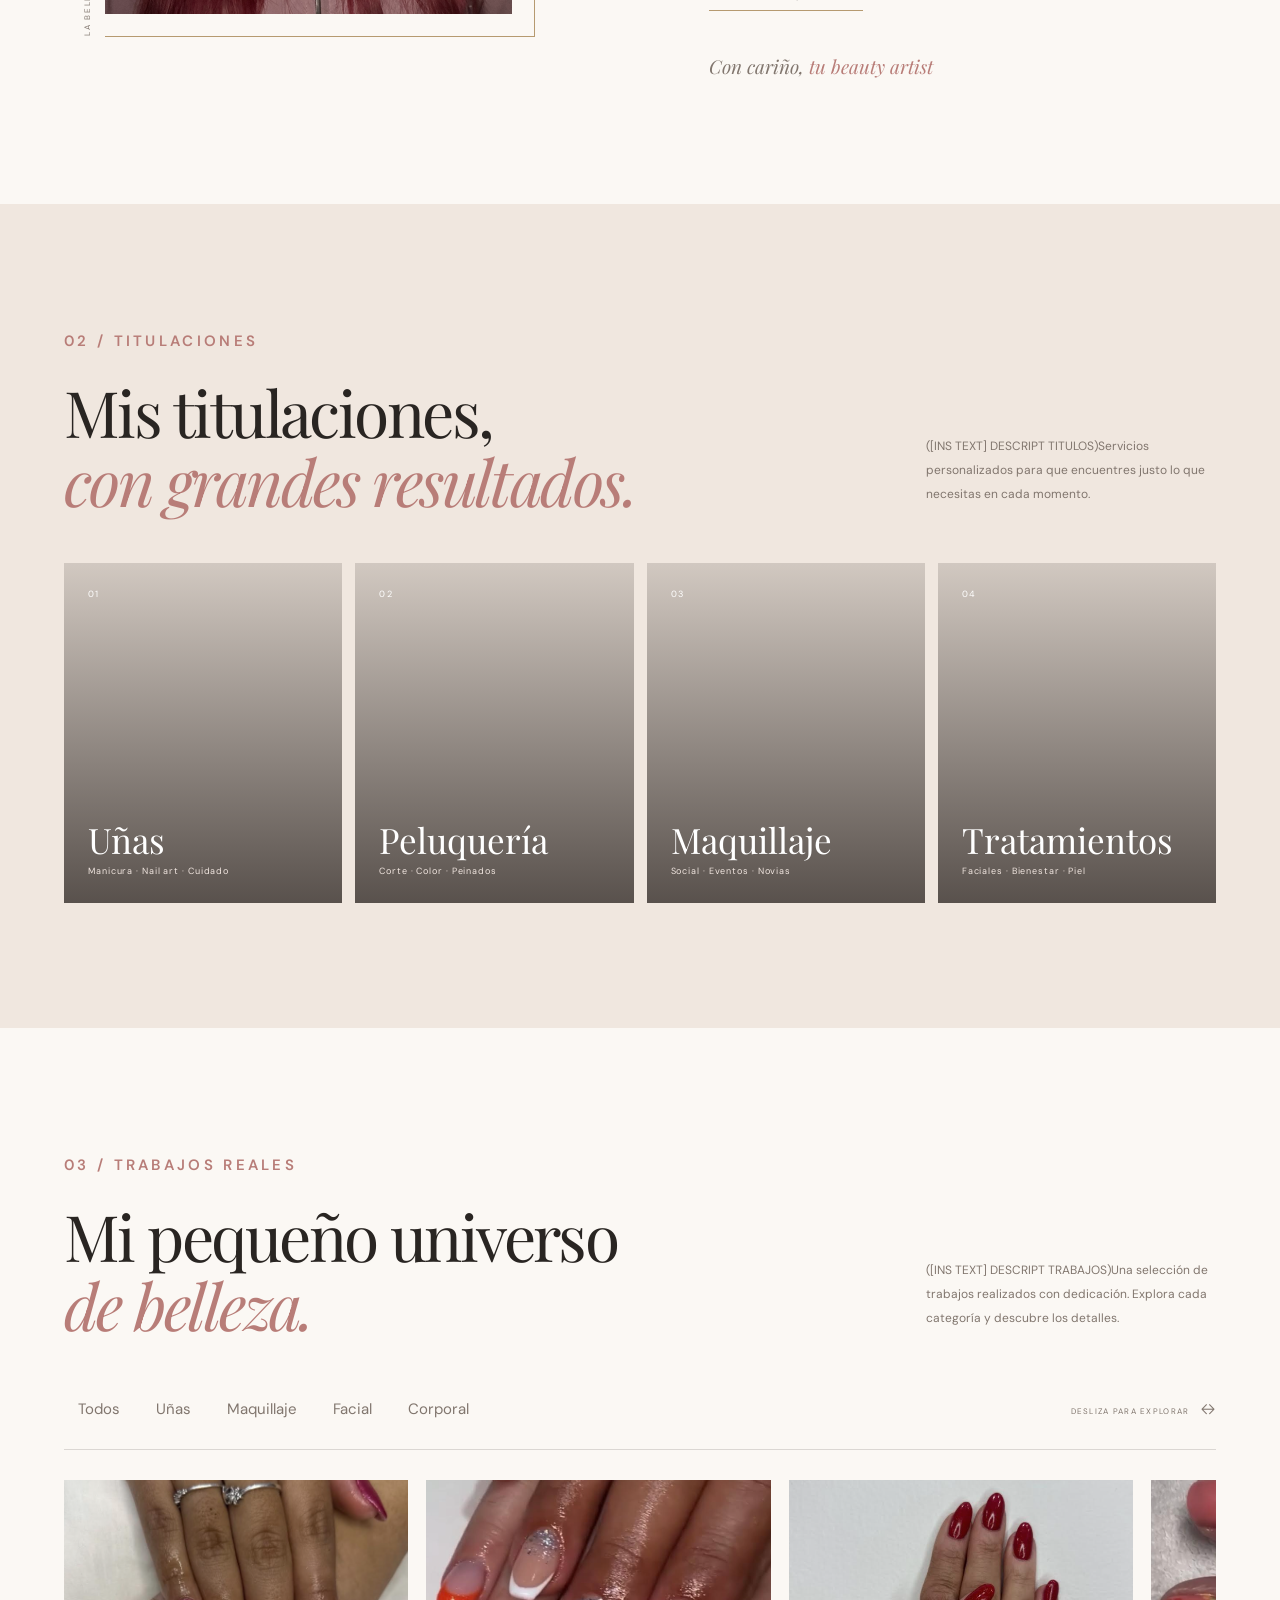
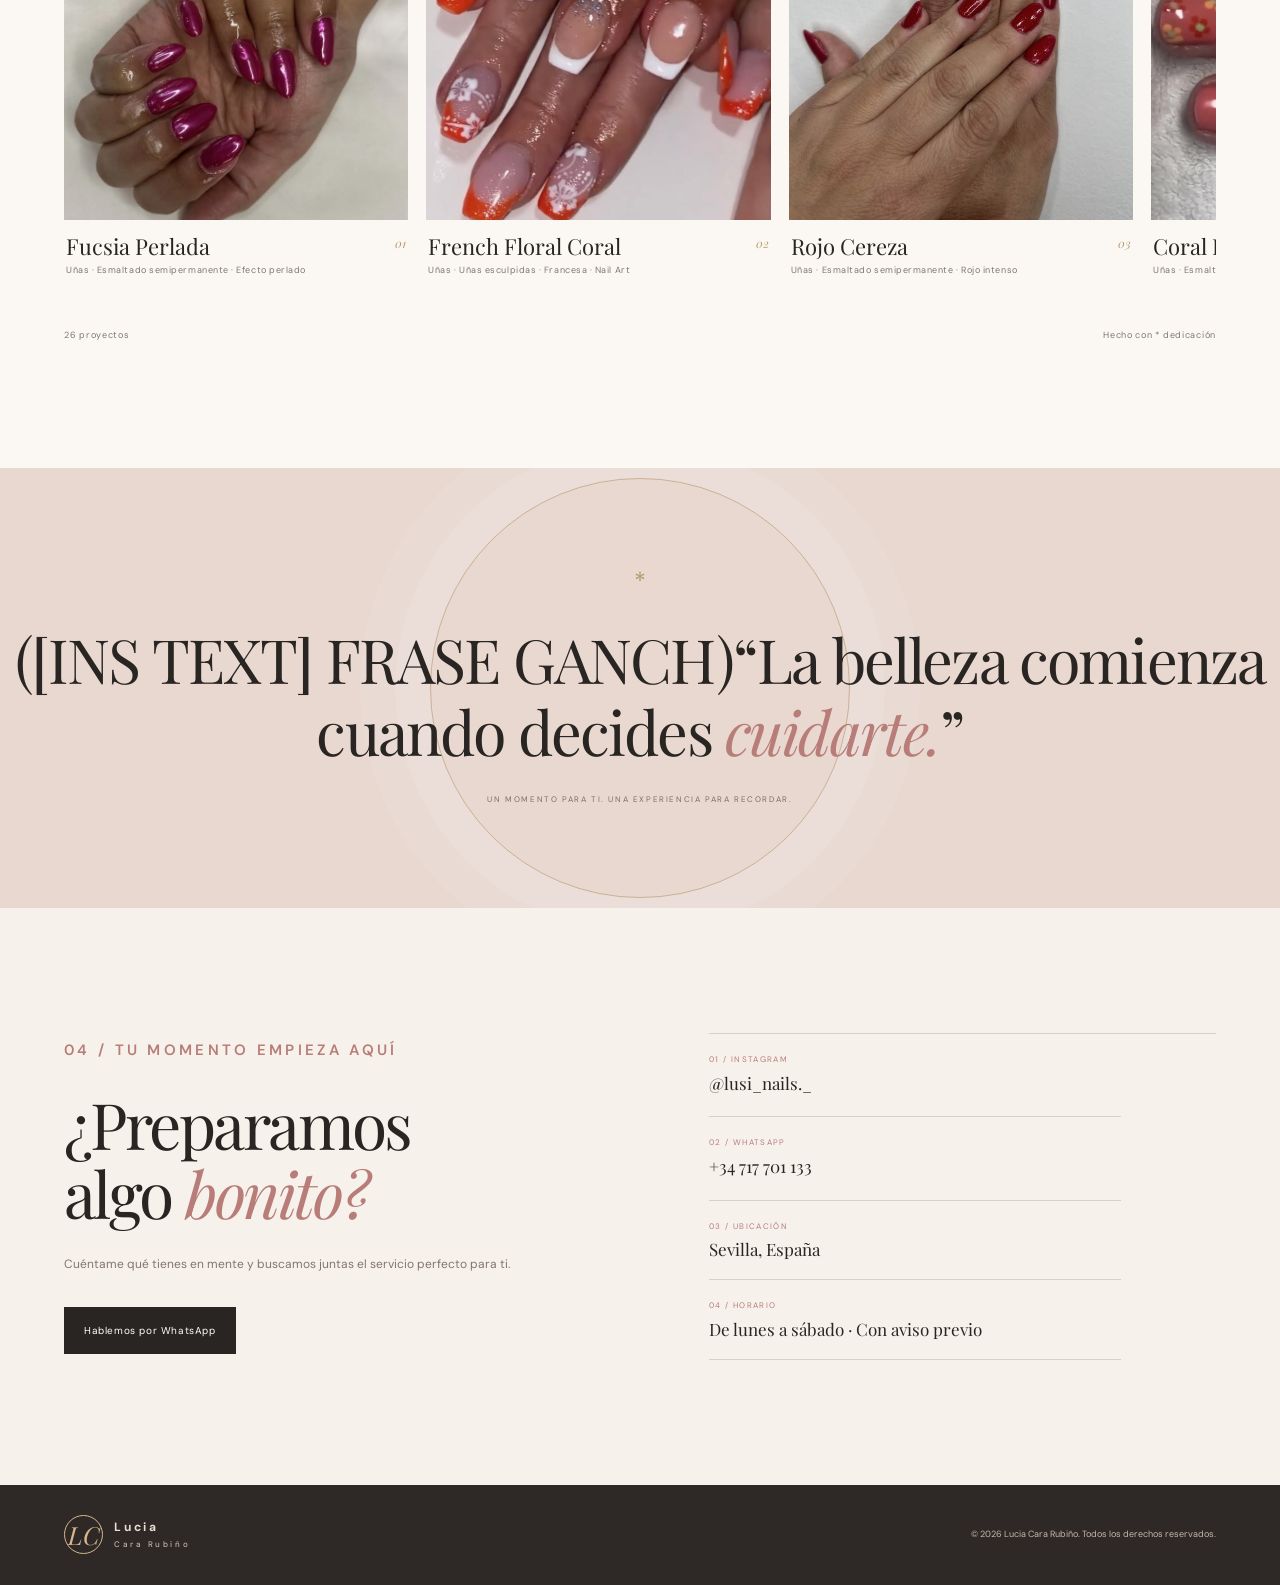
==== commit b83f969e: "Cambios para incorporar el maquillaje" ====
--- a/index.html
+++ b/index.html
@@ -139,8 +139,6 @@
 
             <button class="filter-button" data-filter="uñas">Uñas</button>
 
-            <button class="filter-button" data-filter="peluqueria">Peluquería</button>
-
             <button class="filter-button" data-filter="maquillaje">Maquillaje</button>
 
             <button class="filter-button" data-filter="facial">Facial</button>
--- a/css/styles.css
+++ b/css/styles.css
@@ -652,7 +652,7 @@
     border: 1px solid transparent;
     background: transparent;
     color: var(--muted);
-    font-size: 10px;
+    font-size: 15px;
     padding: 9px 13px;
     cursor: pointer;
     transition: .2s
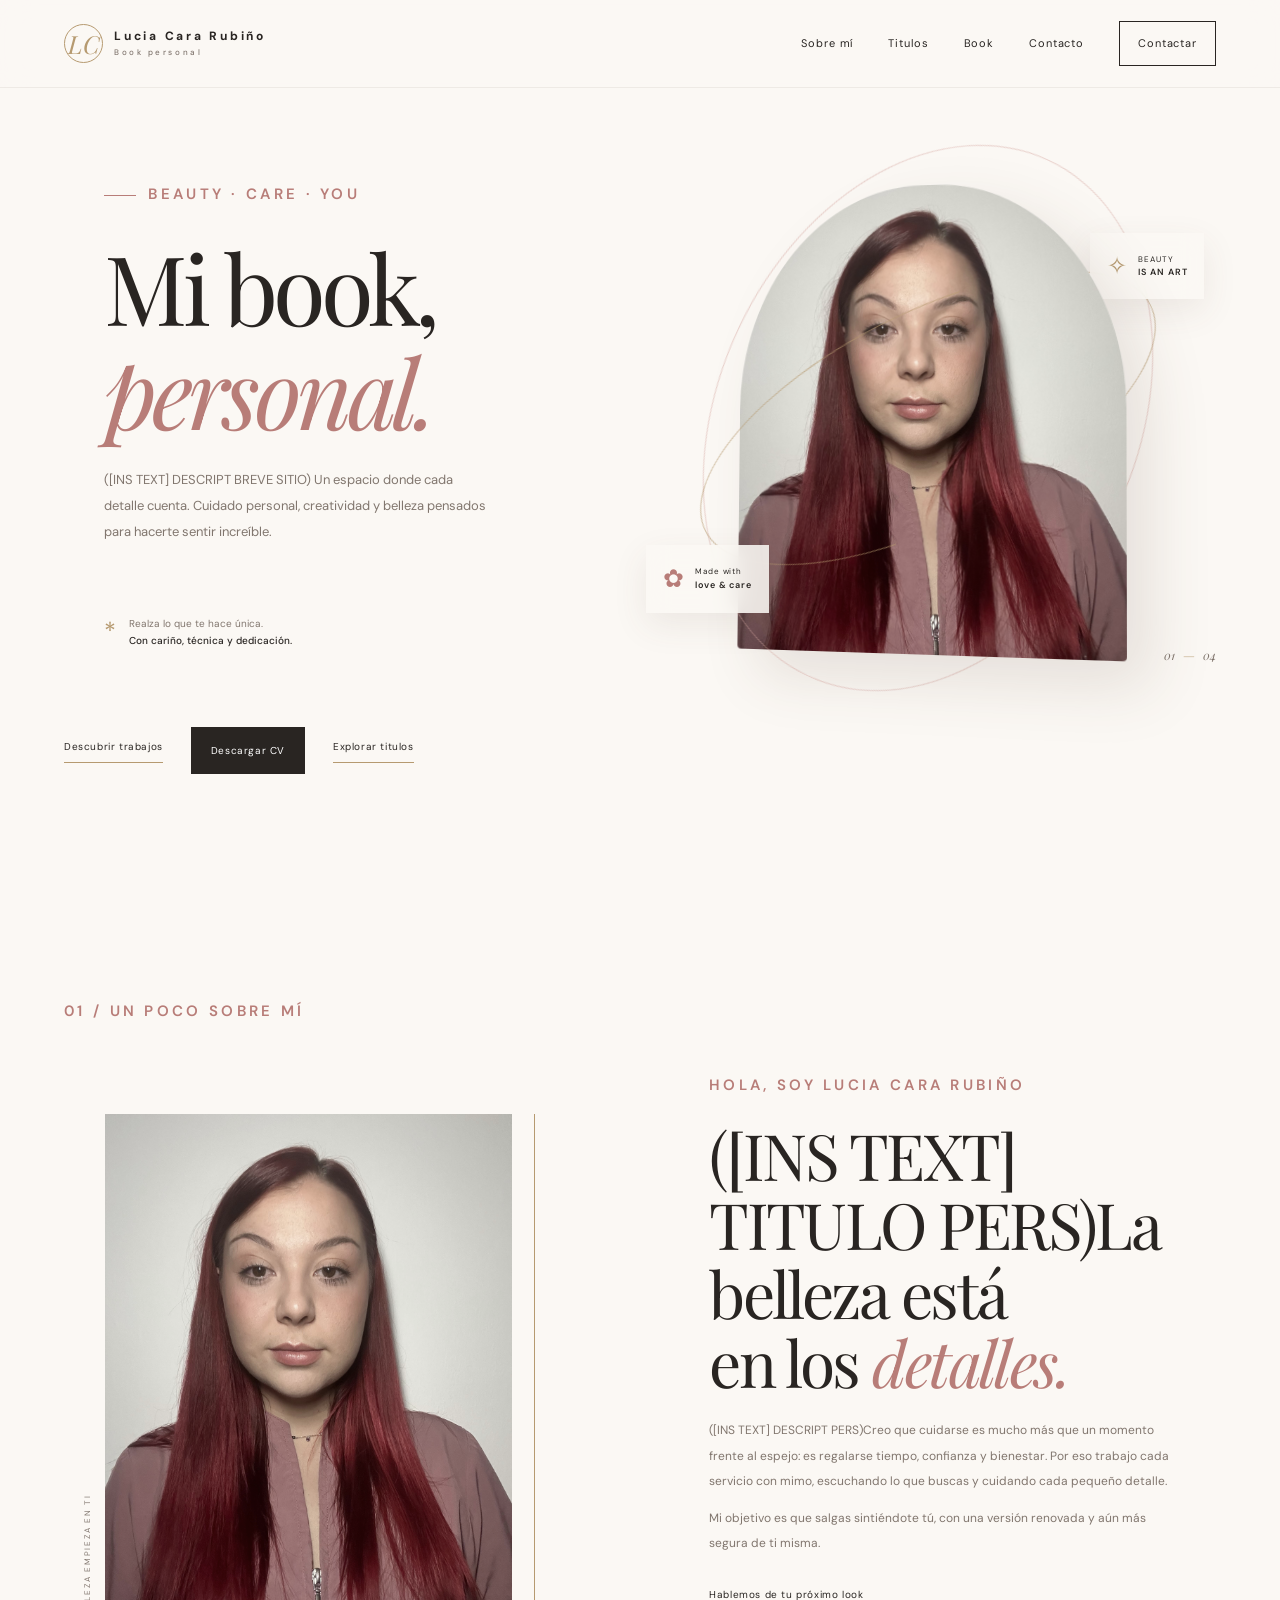
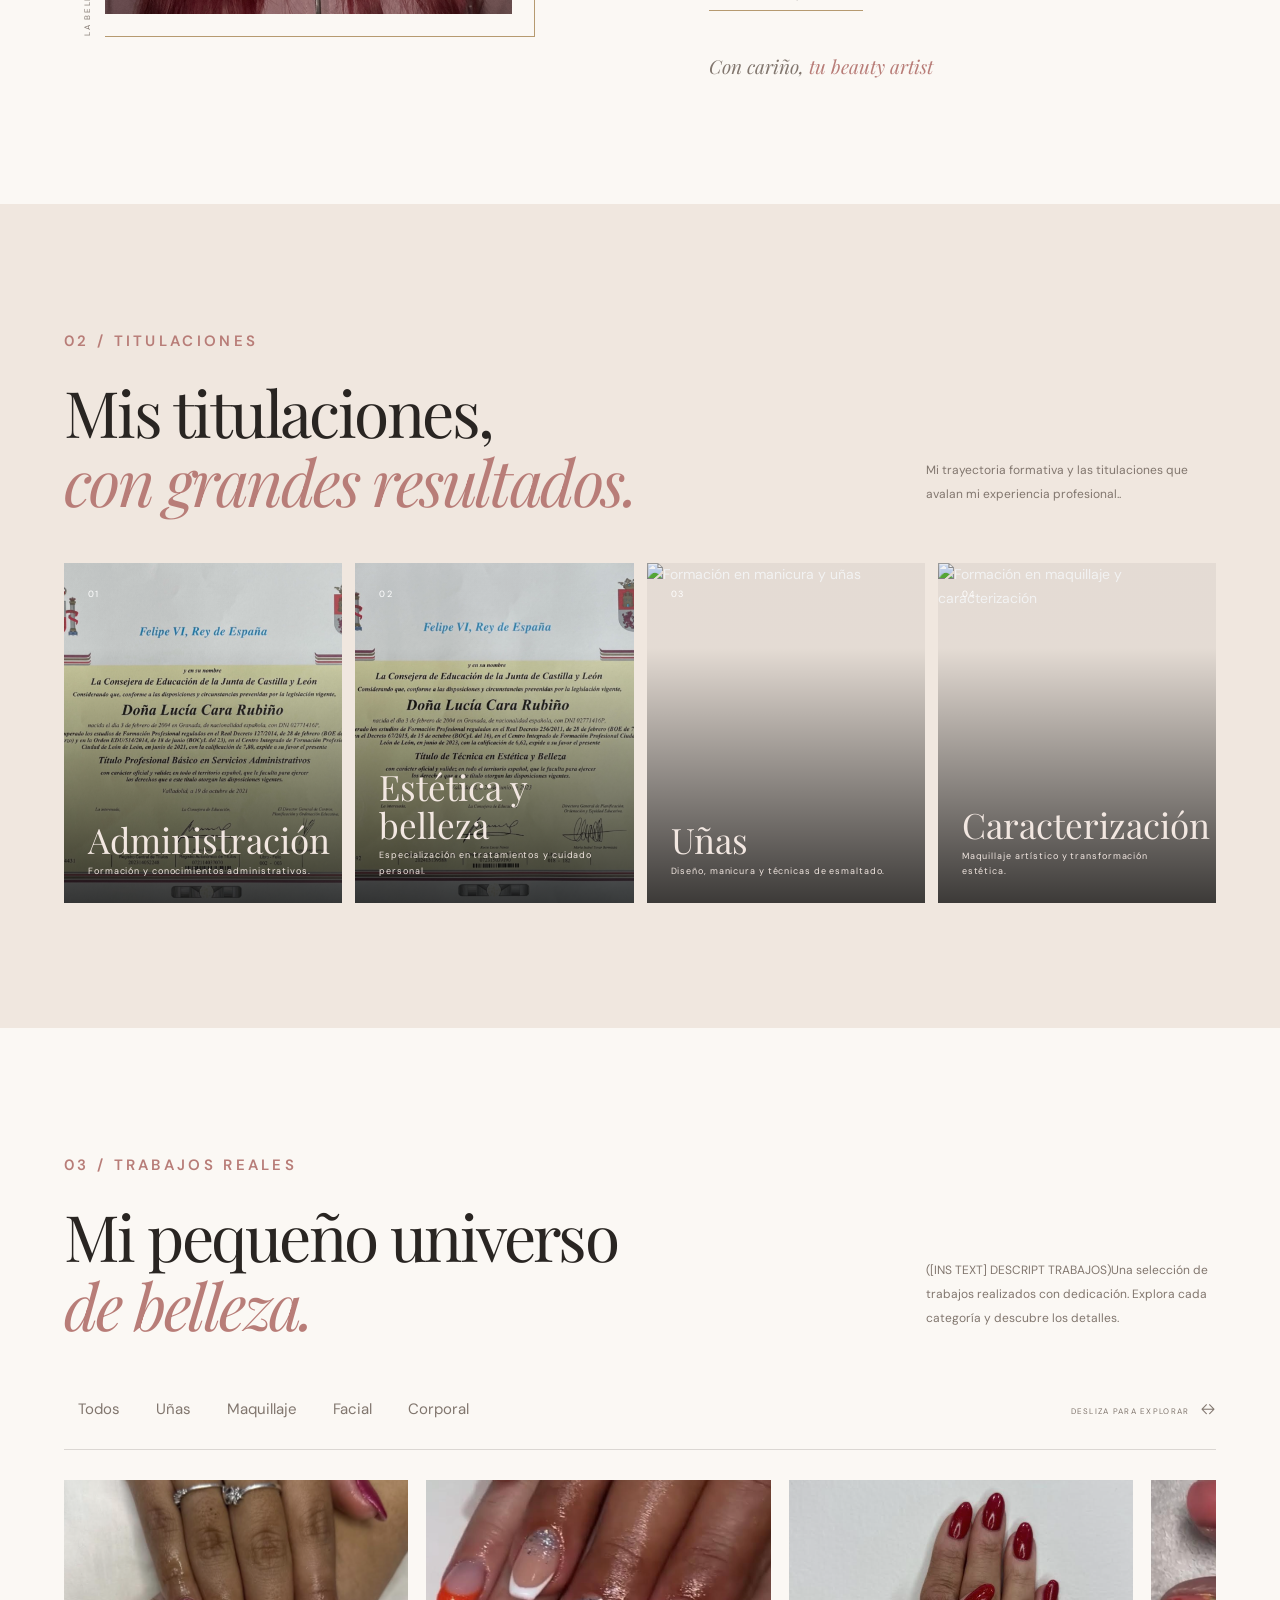
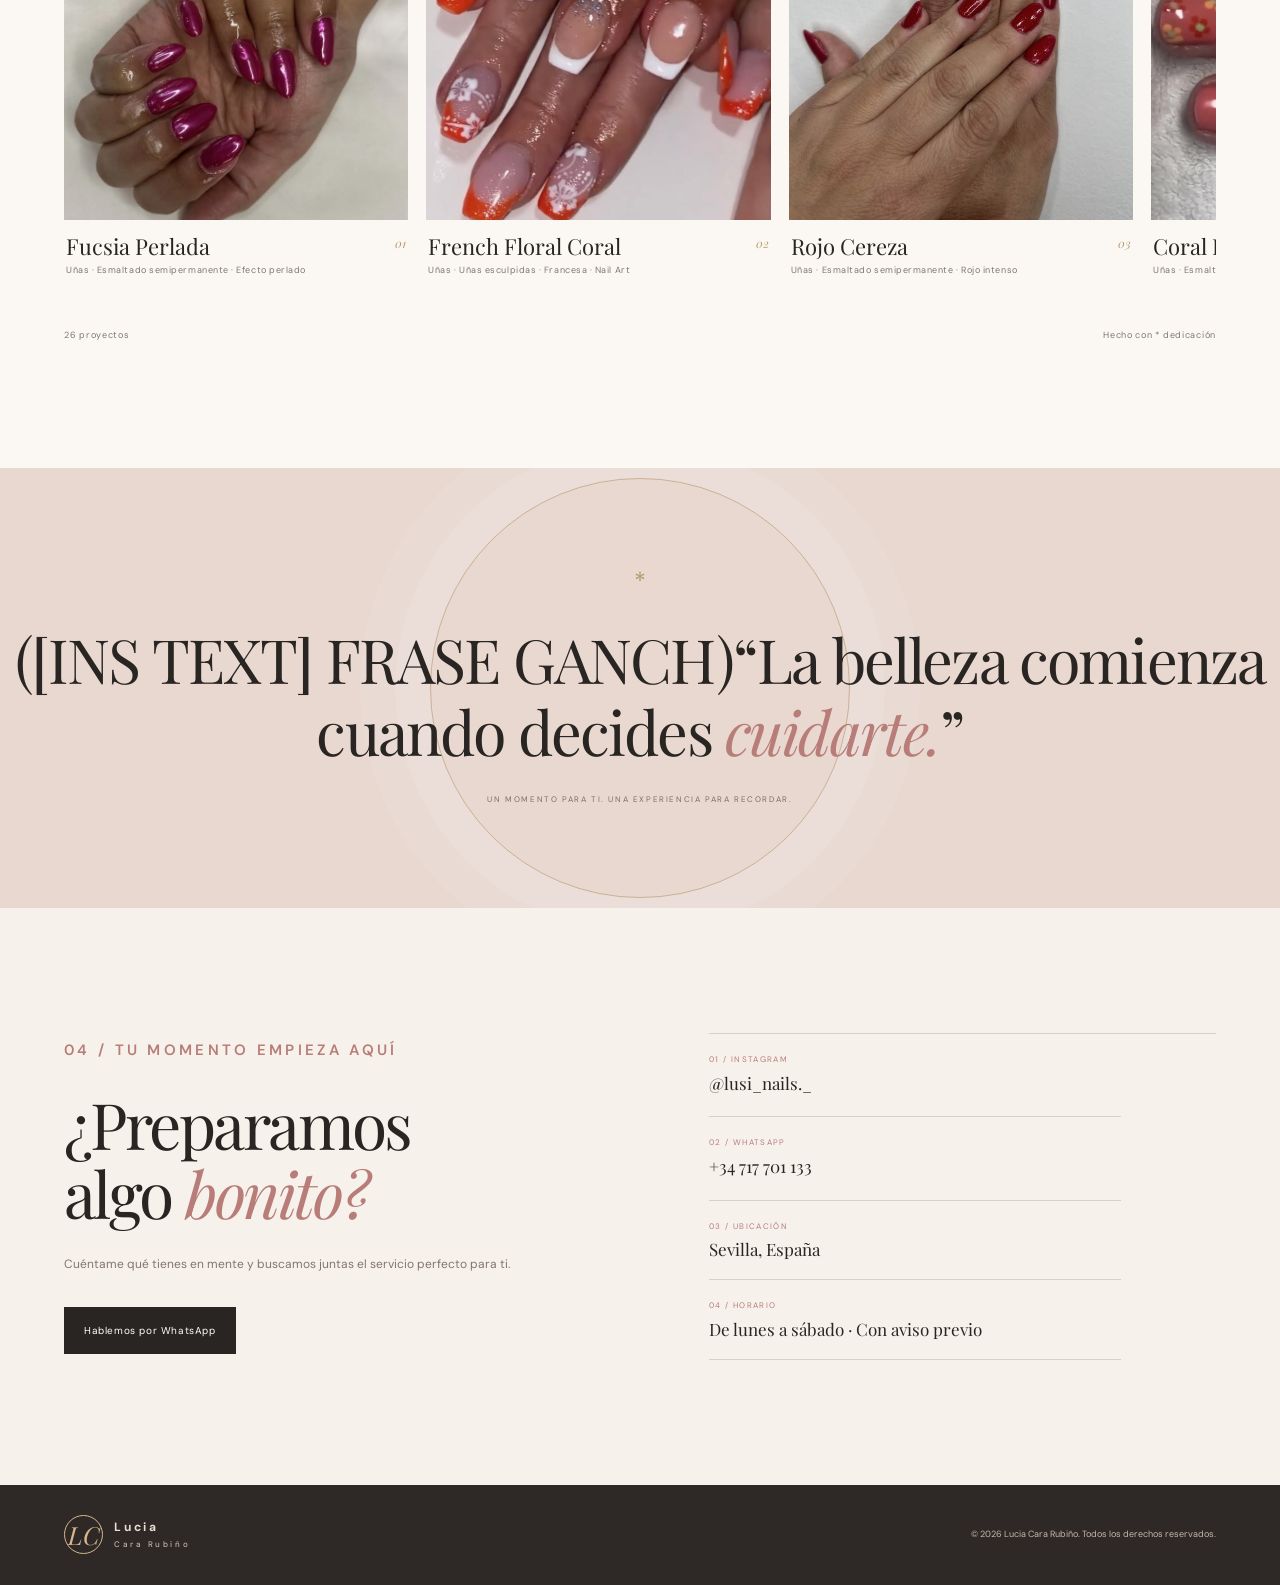
==== commit e56ceaa3: "Cambios curriculum y titulaciones" ====
--- a/index.html
+++ b/index.html
@@ -71,7 +71,7 @@
 
       <div class="hero-actions">
           <a class="text-link" href="#portfolio">Descubrir trabajos</a>
-          <a class="button button-dark" href="#portfolio">Descargar CV</a>
+          <a class="button button-dark" href="curriculum.pdf">Descargar CV</a>
           <a class="text-link" href="#servicios">Explorar titulos</a>
         </div>
     </section>
@@ -100,32 +100,109 @@
       </div>
     </section>
 
-    <section class="services section-space" id="servicios">
+    <!--<section class="services section-space" id="servicios">
       <div class="section-shell">
         <div class="section-heading">
           <div><div class="section-kicker">02 / TITULACIONES</div><h2>Mis titulaciones,<br><em> con grandes resultados.</em></h2></div>
           <p>([INS TEXT] DESCRIPT TITULOS)Servicios personalizados para que encuentres justo lo que necesitas en cada momento.</p>
         </div>
         <div class="service-grid">
-          <a class="service-card service-nails" href="#portfolio" data-filter-link="uñas">
+          <a class="service-card service-nails" >
             <span class="service-index">01</span><span class="service-arrow"></span>
-            <div><h3>Uñas</h3><p>Manicura · Nail art · Cuidado</p></div>
-          </a>
-          <a class="service-card service-hair" href="#portfolio" data-filter-link="peluqueria">
+            <div><h3>Administración</h3><p></p>BREVE DESC</div>
+          </a>
+          <a class="service-card service-hair" >
             <span class="service-index">02</span><span class="service-arrow"></span>
-            <div><h3>Peluquería</h3><p>Corte · Color · Peinados</p></div>
-          </a>
-          <a class="service-card service-makeup" href="#portfolio" data-filter-link="maquillaje">
+            <div><h3>Estetica y belleza</h3><p>BREVE DESC</p></div>
+          </a>
+          <a class="service-card service-makeup" >
             <span class="service-index">03</span><span class="service-arrow"></span>
-            <div><h3>Maquillaje</h3><p>Social · Eventos · Novias</p></div>
-          </a>
-          <a class="service-card service-treatments" href="#portfolio" data-filter-link="tratamientos">
+            <div><h3>Uñas</h3><p>(PENDIENTE FOTO)BREVE DESC</p></div>
+          </a>
+          <a class="service-card service-treatments" >
             <span class="service-index">04</span><span class="service-arrow"></span>
-            <div><h3>Tratamientos</h3><p>Faciales · Bienestar · Piel</p></div>
-          </a>
-        </div>
-      </div>
-    </section>
+            <div><h3>Caracterizción</h3><p>(PENDIENTE FOTO)BREVE DESC</p></div>
+          </a>
+          
+        </div>
+      </div>
+    </section>-->
+    <section class="services section-space" id="servicios">
+  <div class="section-shell">
+    <div class="section-heading">
+      <div>
+        <div class="section-kicker">02 / TITULACIONES</div>
+        <h2>Mis titulaciones,<br><em>con grandes resultados.</em></h2>
+      </div>
+      <p>Mi trayectoria formativa y las titulaciones que avalan mi experiencia profesional..</p>
+    </div>
+
+    <div class="service-grid">
+
+      <div class="service-card service-nails"
+           data-image="imgs/titulos/administracion.png"
+           data-title="Administración">
+        <img class="service-photo" src="imgs/titulos/administracion.png"
+             alt="Formación en administración">
+        <span class="service-index">01</span>
+        <span class="service-arrow"></span>
+        <div>
+          <h3>Administración</h3>
+          <p>Formación y conocimientos administrativos.</p>
+        </div>
+      </div>
+
+      <div class="service-card service-hair"
+           data-image="imgs/titulos/estetica.png"
+           data-title="Estética y belleza">
+        <img class="service-photo" src="imgs/titulos/estetica.png"
+             alt="Formación en estética y belleza">
+        <span class="service-index">02</span>
+        <span class="service-arrow"></span>
+        <div>
+          <h3>Estética y belleza</h3>
+          <p>Especialización en tratamientos y cuidado personal.</p>
+        </div>
+      </div>
+
+      <div class="service-card service-makeup"
+           data-image="imgs/titulos/unas.png"
+           data-title="Uñas">
+        <img class="service-photo" src="imgs/titulos/unas.png"
+             alt="Formación en manicura y uñas">
+        <span class="service-index">03</span>
+        <span class="service-arrow"></span>
+        <div>
+          <h3>Uñas</h3>
+          <p>Diseño, manicura y técnicas de esmaltado.</p>
+        </div>
+      </div>
+
+      <div class="service-card service-treatments"
+           data-image="imgs/titulos/caracterizacion.png"
+           data-title="Caracterización">
+        <img class="service-photo" src="imgs/titulos/caracterizacion.png"
+             alt="Formación en maquillaje y caracterización">
+        <span class="service-index">04</span>
+        <span class="service-arrow"></span>
+        <div>
+          <h3>Caracterización</h3>
+          <p>Maquillaje artístico y transformación estética.</p>
+        </div>
+      </div>
+
+    </div>
+  </div>
+</section>
+
+<!-- LIGHTBOX -->
+<div class="image-lightbox" id="imageLightbox" aria-hidden="true">
+  <button class="lightbox-close" aria-label="Cerrar imagen">&times;</button>
+  <div class="lightbox-content">
+    <img src="" alt="" id="lightboxImage">
+    <p id="lightboxTitle"></p>
+  </div>
+</div>
 
     <section class="portfolio section-space" id="portfolio">
       <div class="section-shell">
--- a/css/styles.css
+++ b/css/styles.css
@@ -547,6 +547,7 @@
     gap: 13px
 }
 
+/* SERVICE IMAGES */
 .service-card {
     height: 340px;
     position: relative;
@@ -559,49 +560,109 @@
     background-size: cover;
     background-position: center;
     isolation: isolate;
-    transition: transform .35s
-}
-
-.service-card:before {
+    transition: transform .35s  
+}
+
+.service-card .service-photo {
+    position: absolute;
+    inset: 0;
+    width: 100%;
+    height: 100%;
+    object-fit: cover;
+    z-index: 0;
+    transition: transform .6s ease;
+}
+
+.service-card::after {
     content: "";
     position: absolute;
     inset: 0;
-    background: linear-gradient(180deg, rgba(27, 20, 17, .05), rgba(27, 20, 17, .68));
-    z-index: -1;
-    transition: background .3s
-}
-
-.service-card:after {
-    content: "";
+    background: linear-gradient(
+        to top,
+        rgba(0,0,0,.75),
+        rgba(0,0,0,.05) 75%
+    );
+    z-index: 1;
+    pointer-events: none;
+}
+
+.service-card > *:not(.service-photo) {
+    position: relative;
+    z-index: 2;
+}
+
+.service-card:hover .service-photo {
+    transform: scale(1.08);
+}
+
+/* LIGHTBOX */
+.image-lightbox {
+    position: fixed;
+    inset: 0;
+    z-index: 9999;
+    background: rgba(0,0,0,.92);
+    display: flex;
+    align-items: center;
+    justify-content: center;
+    padding: 30px;
+    opacity: 0;
+    visibility: hidden;
+    transition: opacity .3s ease, visibility .3s ease;
+    cursor: zoom-out;
+}
+
+.image-lightbox.active {
+    opacity: 1;
+    visibility: visible;
+}
+
+.lightbox-content {
+    max-width: 90vw;
+    max-height: 90vh;
+    text-align: center;
+    cursor: default;
+}
+
+.lightbox-content img {
+    display: block;
+    max-width: 100%;
+    max-height: 80vh;
+    object-fit: contain;
+    border-radius: 8px;
+    box-shadow: 0 15px 60px rgba(0,0,0,.4);
+}
+
+.lightbox-content p {
+    color: white;
+    margin-top: 15px;
+    font-size: 15px;
+}
+
+.lightbox-close {
     position: absolute;
-    inset: 0;
-    background: rgba(35, 26, 22, .1);
-    z-index: -2;
-    transition: transform .6s
-}
-
-.service-card:hover {
-    transform: translateY(-7px)
-}
-
-.service-card:hover:after {
-    transform: scale(1.08)
-}
-
-.service-nails {
-    background-image: url('https://images.unsplash.com/photo-1604654894610-df63bc536371?w=800&q=80')
-}
-
-.service-hair {
-    background-image: url('https://images.unsplash.com/photo-1560869713-7d0a29430803?w=800&q=80')
-}
-
-.service-makeup {
-    background-image: url('https://images.unsplash.com/photo-1487412720507-e7ab37603c6f?w=800&q=80')
-}
-
-.service-treatments {
-    background-image: url('https://images.unsplash.com/photo-1570172619644-dfd03ed5d881?w=800&q=80')
+    top: 20px;
+    right: 30px;
+    border: none;
+    background: transparent;
+    color: white;
+    font-size: 45px;
+    cursor: pointer;
+    z-index: 10;
+}
+
+@media (max-width: 600px) {
+    .image-lightbox {
+        padding: 15px;
+    }
+
+    .lightbox-close {
+        top: 10px;
+        right: 18px;
+    }
+
+    .lightbox-content img {
+        max-height: 75vh;
+    }
 }
 
 .service-index {
@@ -618,7 +679,8 @@
 
 .service-card h3 {
     font-size: 35px;
-    margin: 0 0 5px
+    margin: 0 0 5px;
+    color: #f2e7e1;
 }
 
 .service-card p {
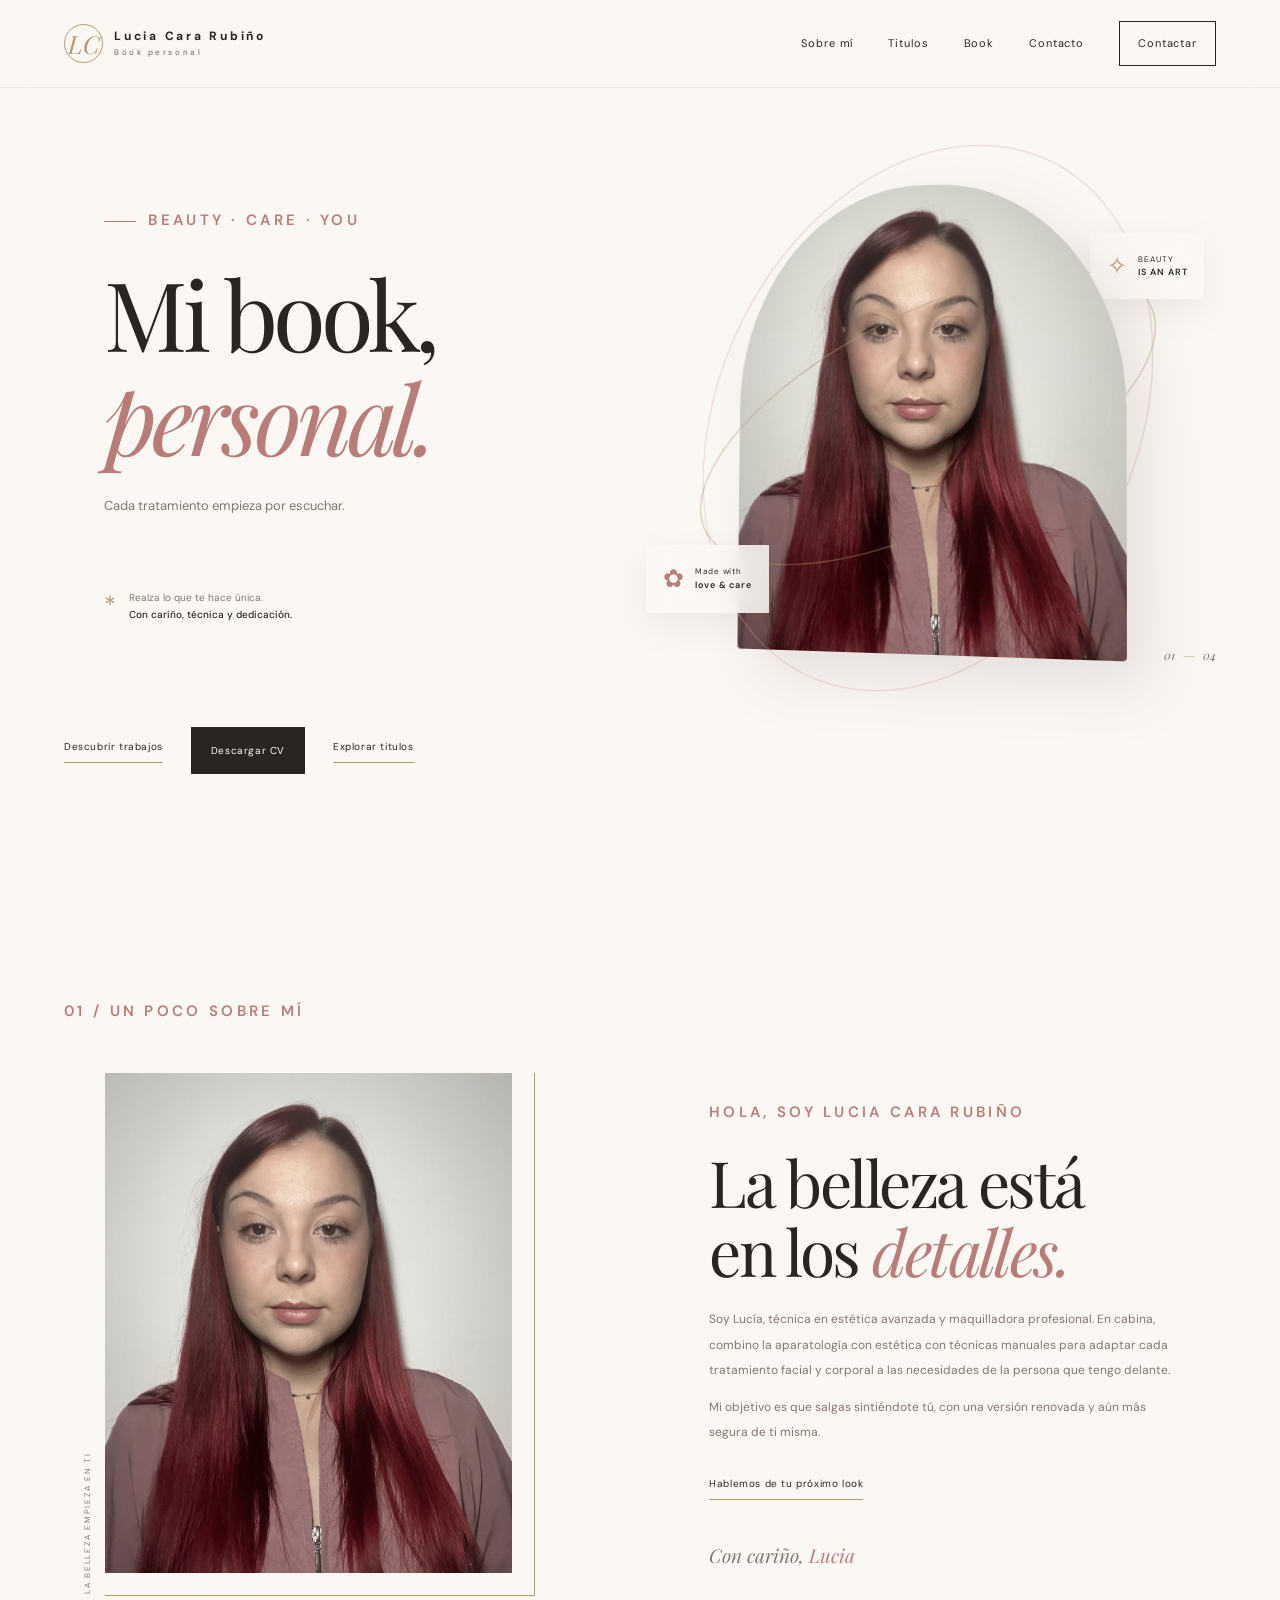
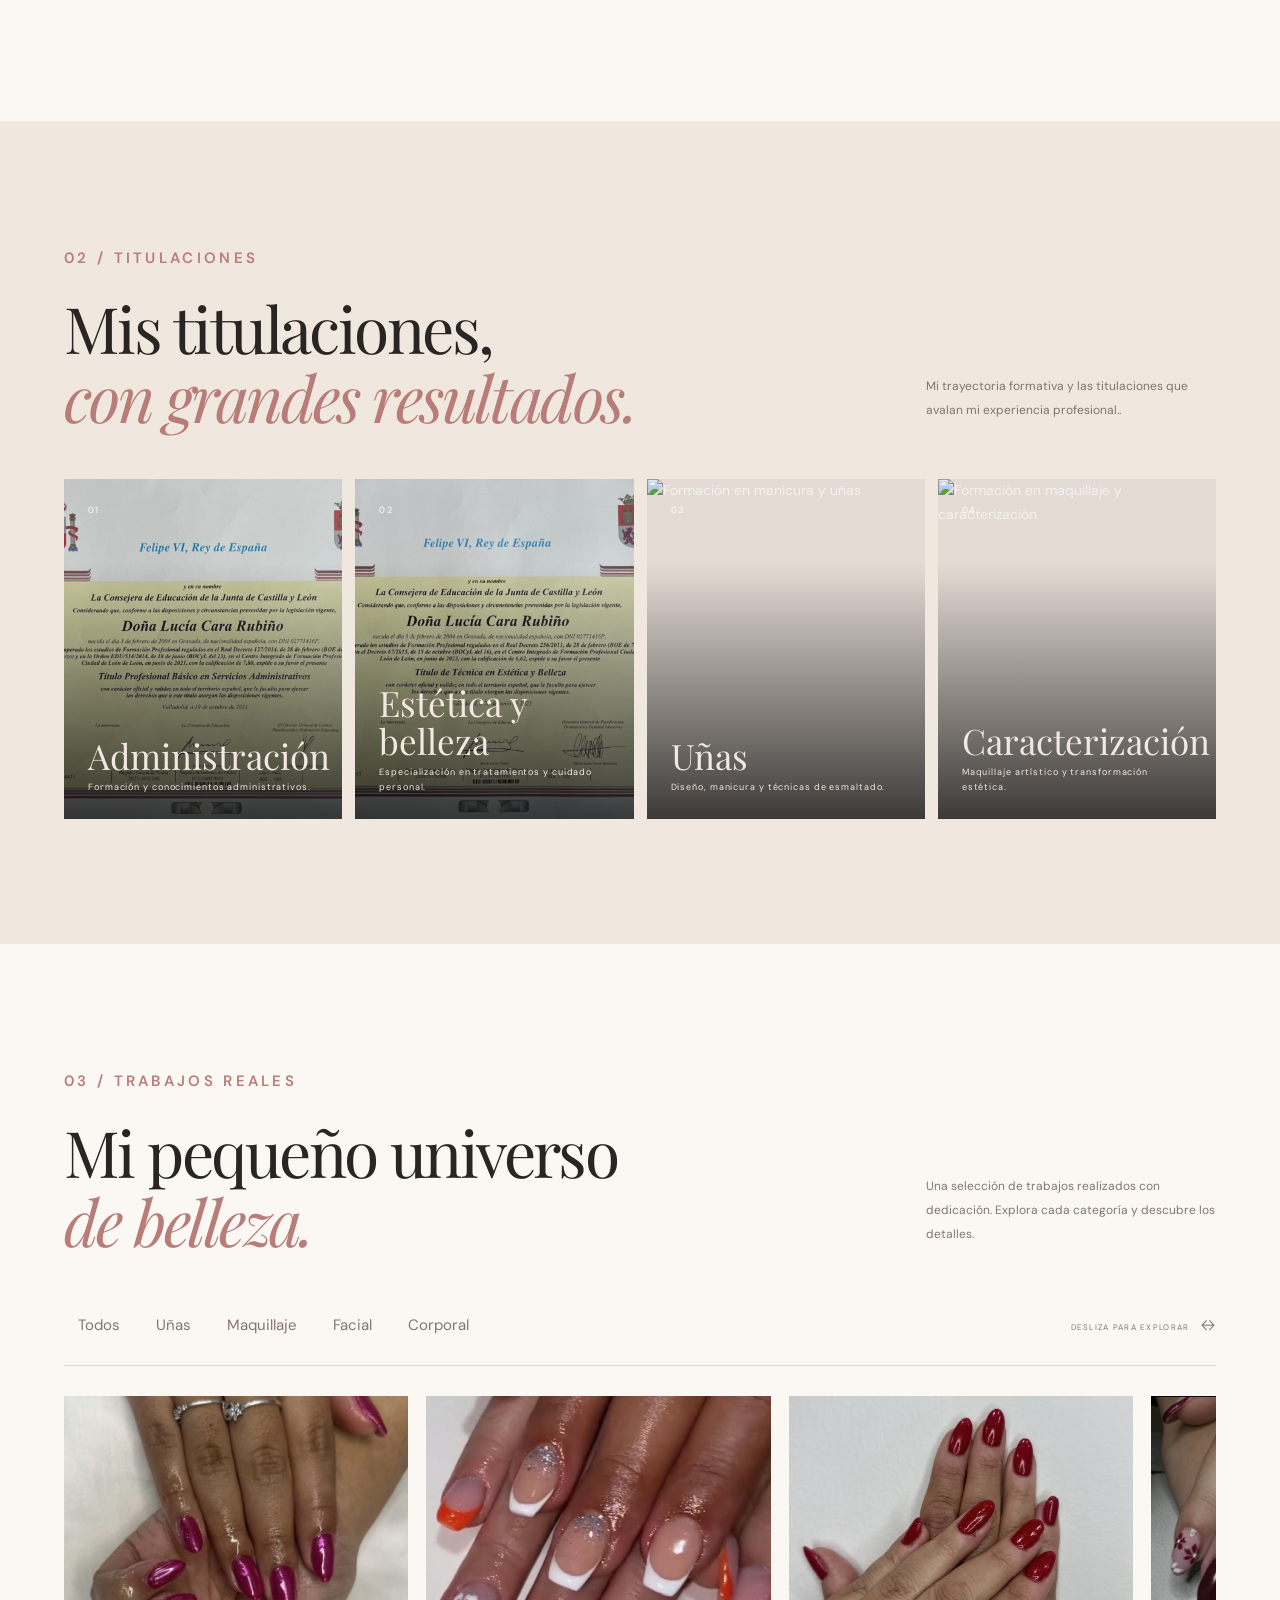
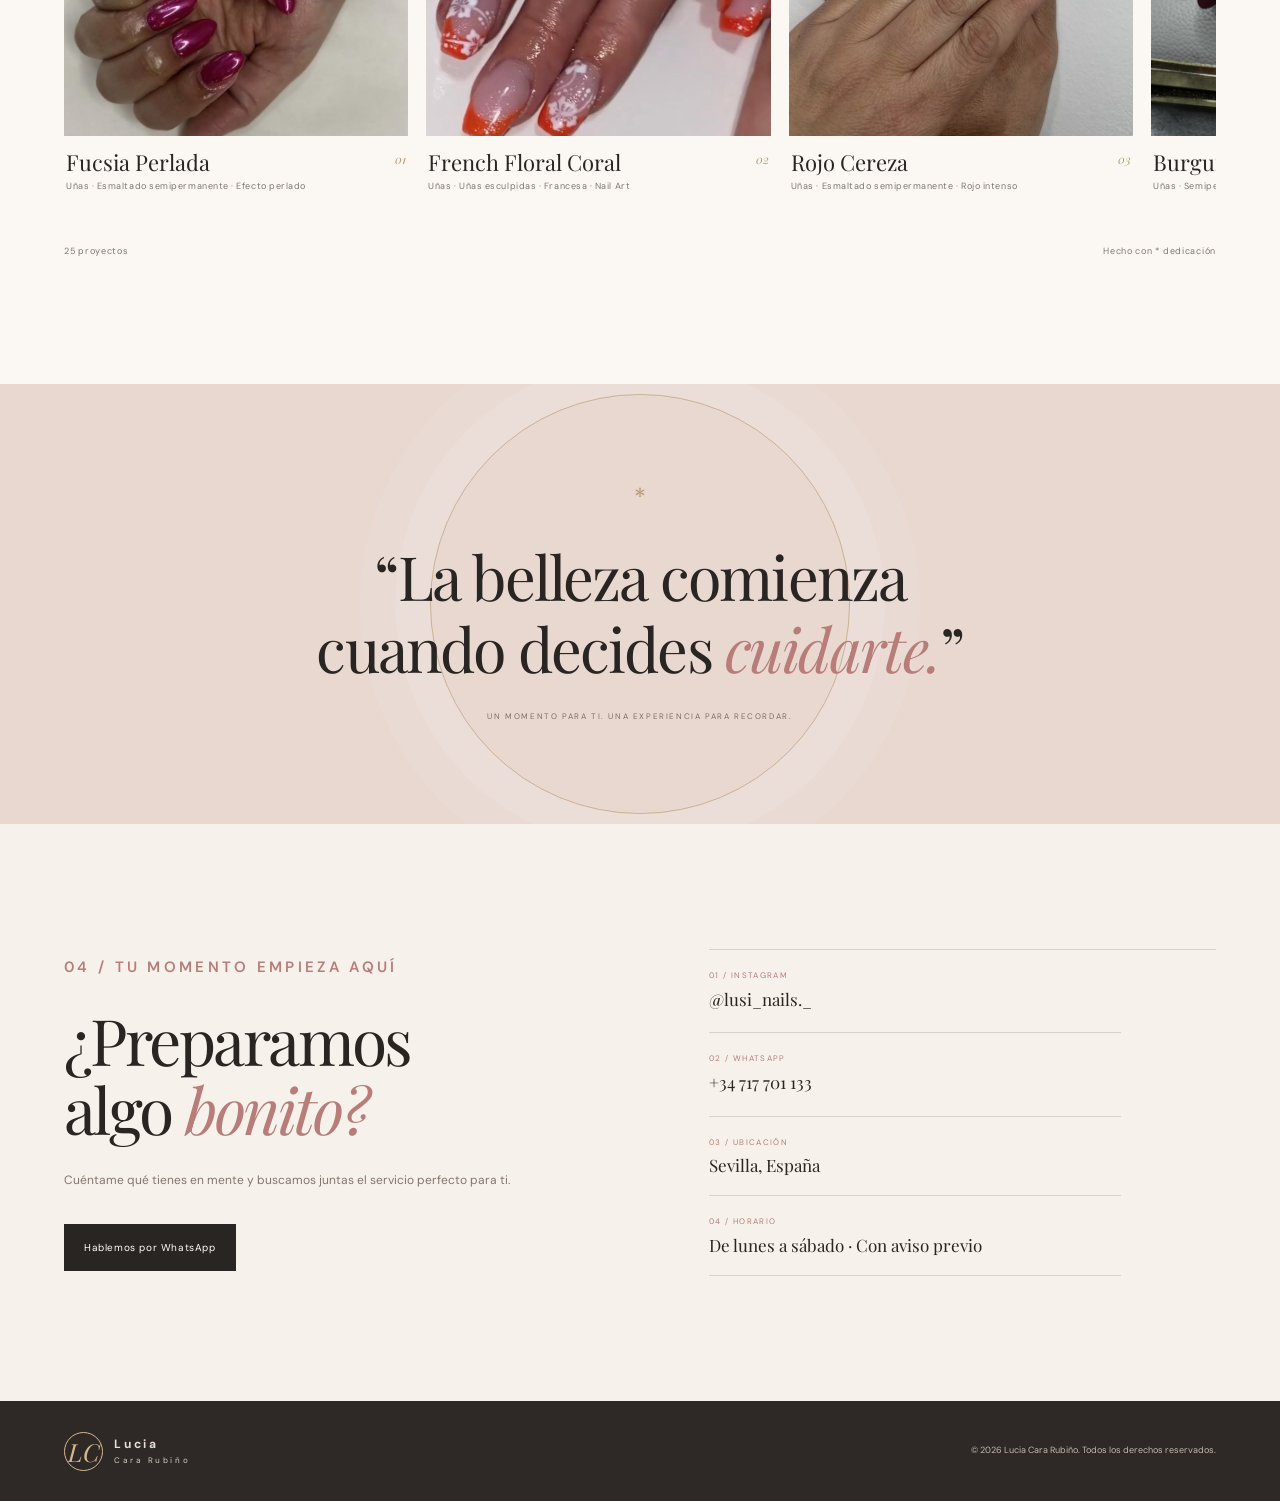
==== commit bec37c14: "Cambios Eliminacion de unas uñas y cambio en los titulos" ====
--- a/index.html
+++ b/index.html
@@ -51,7 +51,7 @@
       <div class="hero-copy">
         <p class="eyebrow"><span class="eyebrow-line"></span> BEAUTY · CARE · YOU</p>
         <h1 id="hero-title">Mi book,<br><em> personal.</em></h1>
-        <p class="hero-lead">([INS TEXT] DESCRIPT BREVE SITIO) Un espacio donde cada detalle cuenta. Cuidado personal, creatividad y belleza pensados para hacerte sentir increíble.</p>
+        <p class="hero-lead">Cada tratamiento empieza por escuchar.</p>
         
         <div class="hero-note"><span class="note-star">*</span><span>Realza lo que te hace única.<br><b>Con cariño, técnica y dedicación.</b></span></div>
       </div>
@@ -66,8 +66,7 @@
         <div class="floating-card card-bottom"><span class="mini-flower">✿</span><span>Made with<br><b>love & care</b></span></div>
         <div class="hero-number">01 <i>—</i> 04</div>
       </div>
-
-      <!--<div class="hero-bottom-label">SCROLL TO DISCOVER</div>-->
+      
 
       <div class="hero-actions">
           <a class="text-link" href="#portfolio">Descubrir trabajos</a>
@@ -75,12 +74,6 @@
           <a class="text-link" href="#servicios">Explorar titulos</a>
         </div>
     </section>
-
-    <!--<section class="intro-band">
-      <p>BEAUTY IS NOT A LOOK, <em>IT'S A FEELING.</em></p>
-      <span>*</span>
-      <p>BEAUTY IS NOT A LOOK, <em>IT'S A FEELING.</em></p>
-    </section>-->
 
     <section class="about section-shell section-space" id="sobre-mi">
       <div class="section-kicker">01 / UN POCO SOBRE MÍ</div>
@@ -91,42 +84,15 @@
         </div>
         <div class="about-copy">
           <p class="eyebrow">HOLA, SOY LUCIA CARA RUBIÑO</p>
-          <h2>([INS TEXT] TITULO PERS)La belleza está<br>en los <em>detalles.</em></h2>
-          <p class="body-copy">([INS TEXT] DESCRIPT PERS)Creo que cuidarse es mucho más que un momento frente al espejo: es regalarse tiempo, confianza y bienestar. Por eso trabajo cada servicio con mimo, escuchando lo que buscas y cuidando cada pequeño detalle.</p>
+          <h2>La belleza está<br>en los <em>detalles.</em></h2>
+          <p class="body-copy">Soy Lucía, técnica en estética avanzada y maquilladora profesional. En cabina, combino la aparatología con estética con técnicas manuales para adaptar cada tratamiento facial y corporal a las necesidades de la persona que tengo delante.</p>
           <p class="body-copy">Mi objetivo es que salgas sintiéndote tú, con una versión renovada y aún más segura de ti misma.</p>
-          <a class="text-link" href="#contacto">Hablemos de tu próximo look </a>
-          <div class="signature">Con cariño, <em>tu beauty artist</em></div>
-        </div>
-      </div>
-    </section>
-
-    <!--<section class="services section-space" id="servicios">
-      <div class="section-shell">
-        <div class="section-heading">
-          <div><div class="section-kicker">02 / TITULACIONES</div><h2>Mis titulaciones,<br><em> con grandes resultados.</em></h2></div>
-          <p>([INS TEXT] DESCRIPT TITULOS)Servicios personalizados para que encuentres justo lo que necesitas en cada momento.</p>
-        </div>
-        <div class="service-grid">
-          <a class="service-card service-nails" >
-            <span class="service-index">01</span><span class="service-arrow"></span>
-            <div><h3>Administración</h3><p></p>BREVE DESC</div>
-          </a>
-          <a class="service-card service-hair" >
-            <span class="service-index">02</span><span class="service-arrow"></span>
-            <div><h3>Estetica y belleza</h3><p>BREVE DESC</p></div>
-          </a>
-          <a class="service-card service-makeup" >
-            <span class="service-index">03</span><span class="service-arrow"></span>
-            <div><h3>Uñas</h3><p>(PENDIENTE FOTO)BREVE DESC</p></div>
-          </a>
-          <a class="service-card service-treatments" >
-            <span class="service-index">04</span><span class="service-arrow"></span>
-            <div><h3>Caracterizción</h3><p>(PENDIENTE FOTO)BREVE DESC</p></div>
-          </a>
-          
-        </div>
-      </div>
-    </section>-->
+          <a class="text-link" href="#contacto">Hablemos de tu próximo look </a>  
+          <div class="signature">Con cariño, <em>Lucia</em></div>
+        </div>
+      </div>
+    </section>
+
     <section class="services section-space" id="servicios">
   <div class="section-shell">
     <div class="section-heading">
@@ -208,7 +174,7 @@
       <div class="section-shell">
         <div class="section-heading portfolio-heading">
           <div><div class="section-kicker">03 / TRABAJOS REALES</div><h2>Mi pequeño universo<br><em>de belleza.</em></h2></div>
-          <p>([INS TEXT] DESCRIPT TRABAJOS)Una selección de trabajos realizados con dedicación. Explora cada categoría y descubre los detalles.</p>
+          <p>Una selección de trabajos realizados con dedicación. Explora cada categoría y descubre los detalles.</p>
         </div>
         <div class="portfolio-toolbar">
           <div class="filter-list" role="group" aria-label="Filtrar trabajos">
@@ -231,7 +197,7 @@
 
     <section class="quote-section">
       <div class="quote-orb"></div>
-      <div class="quote-content"><span>*</span><blockquote>([INS TEXT] FRASE GANCH)“La belleza comienza<br>cuando decides <em>cuidarte.</em>”</blockquote><p>UN MOMENTO PARA TI. UNA EXPERIENCIA PARA RECORDAR.</p></div>
+      <div class="quote-content"><span>*</span><blockquote>“La belleza comienza<br>cuando decides <em>cuidarte.</em>”</blockquote><p>UN MOMENTO PARA TI. UNA EXPERIENCIA PARA RECORDAR.</p></div>
     </section>
 
     <section class="contact section-space" id="contacto">
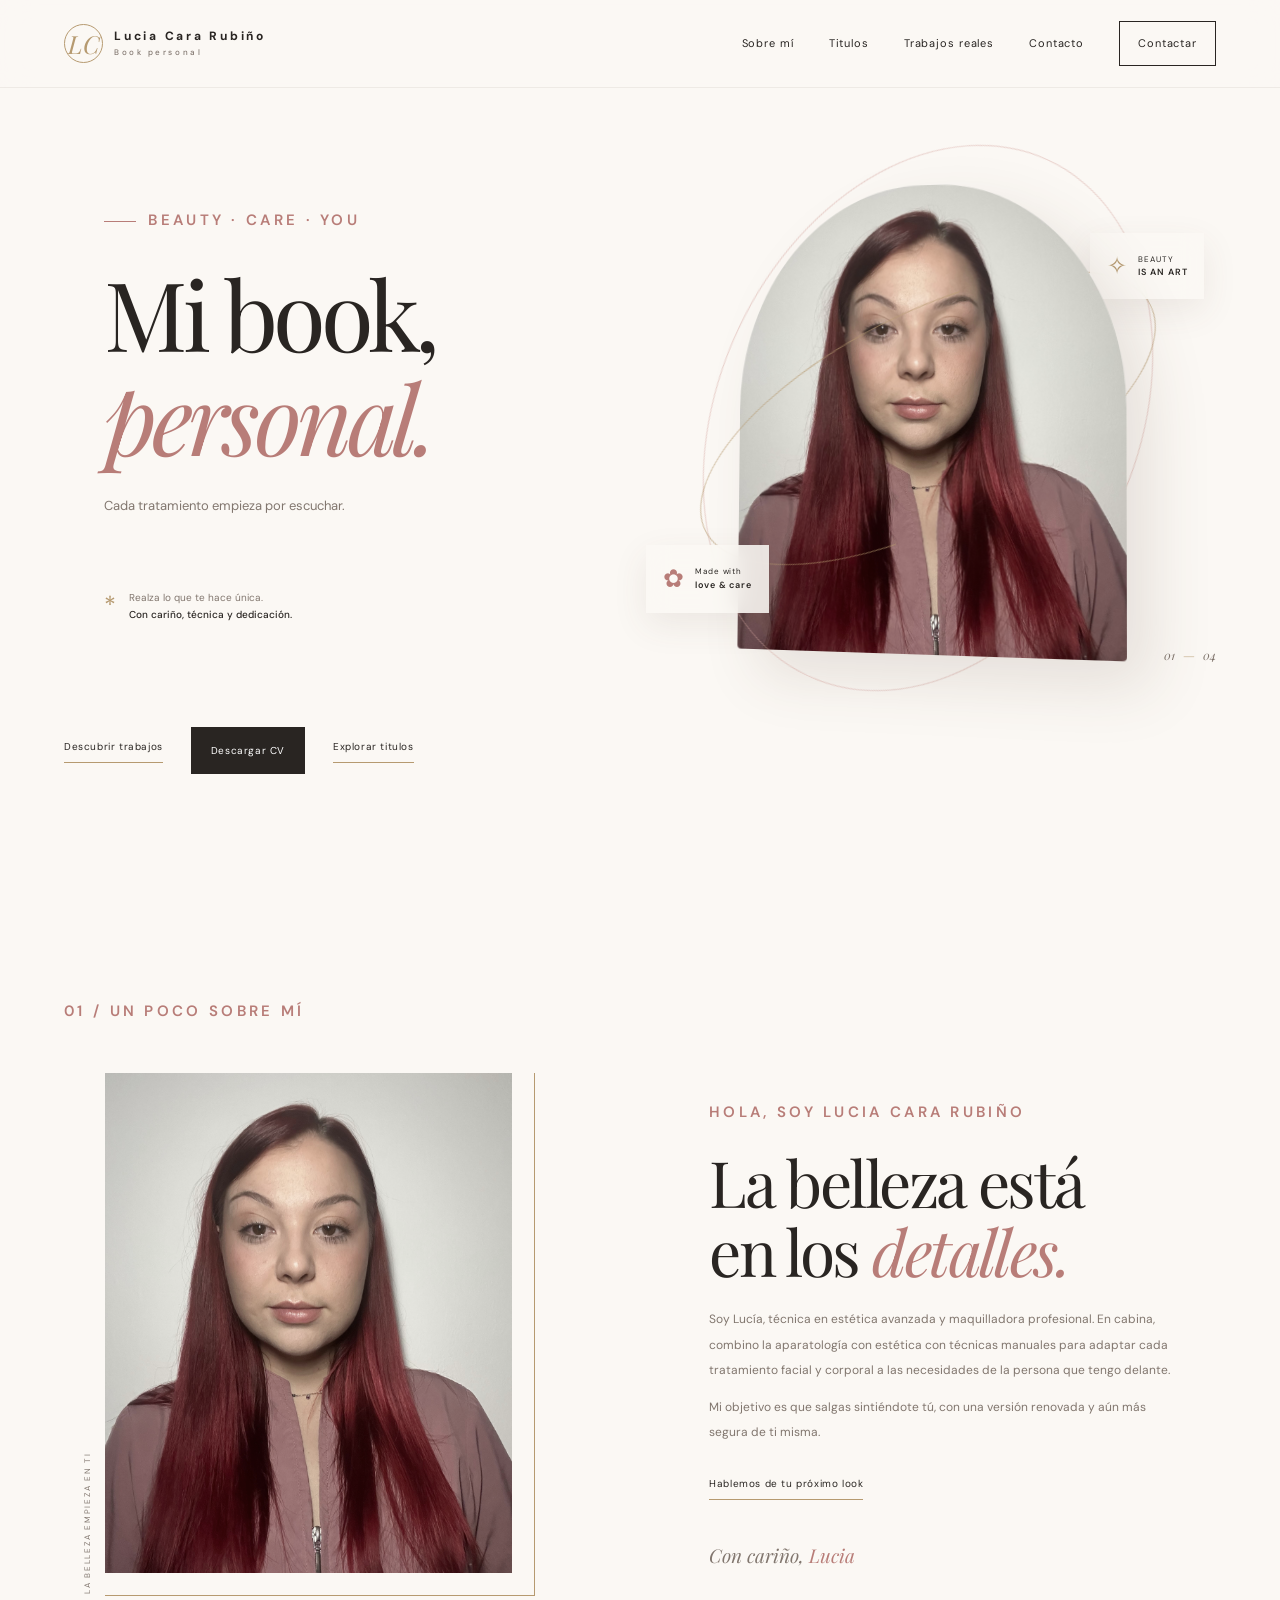
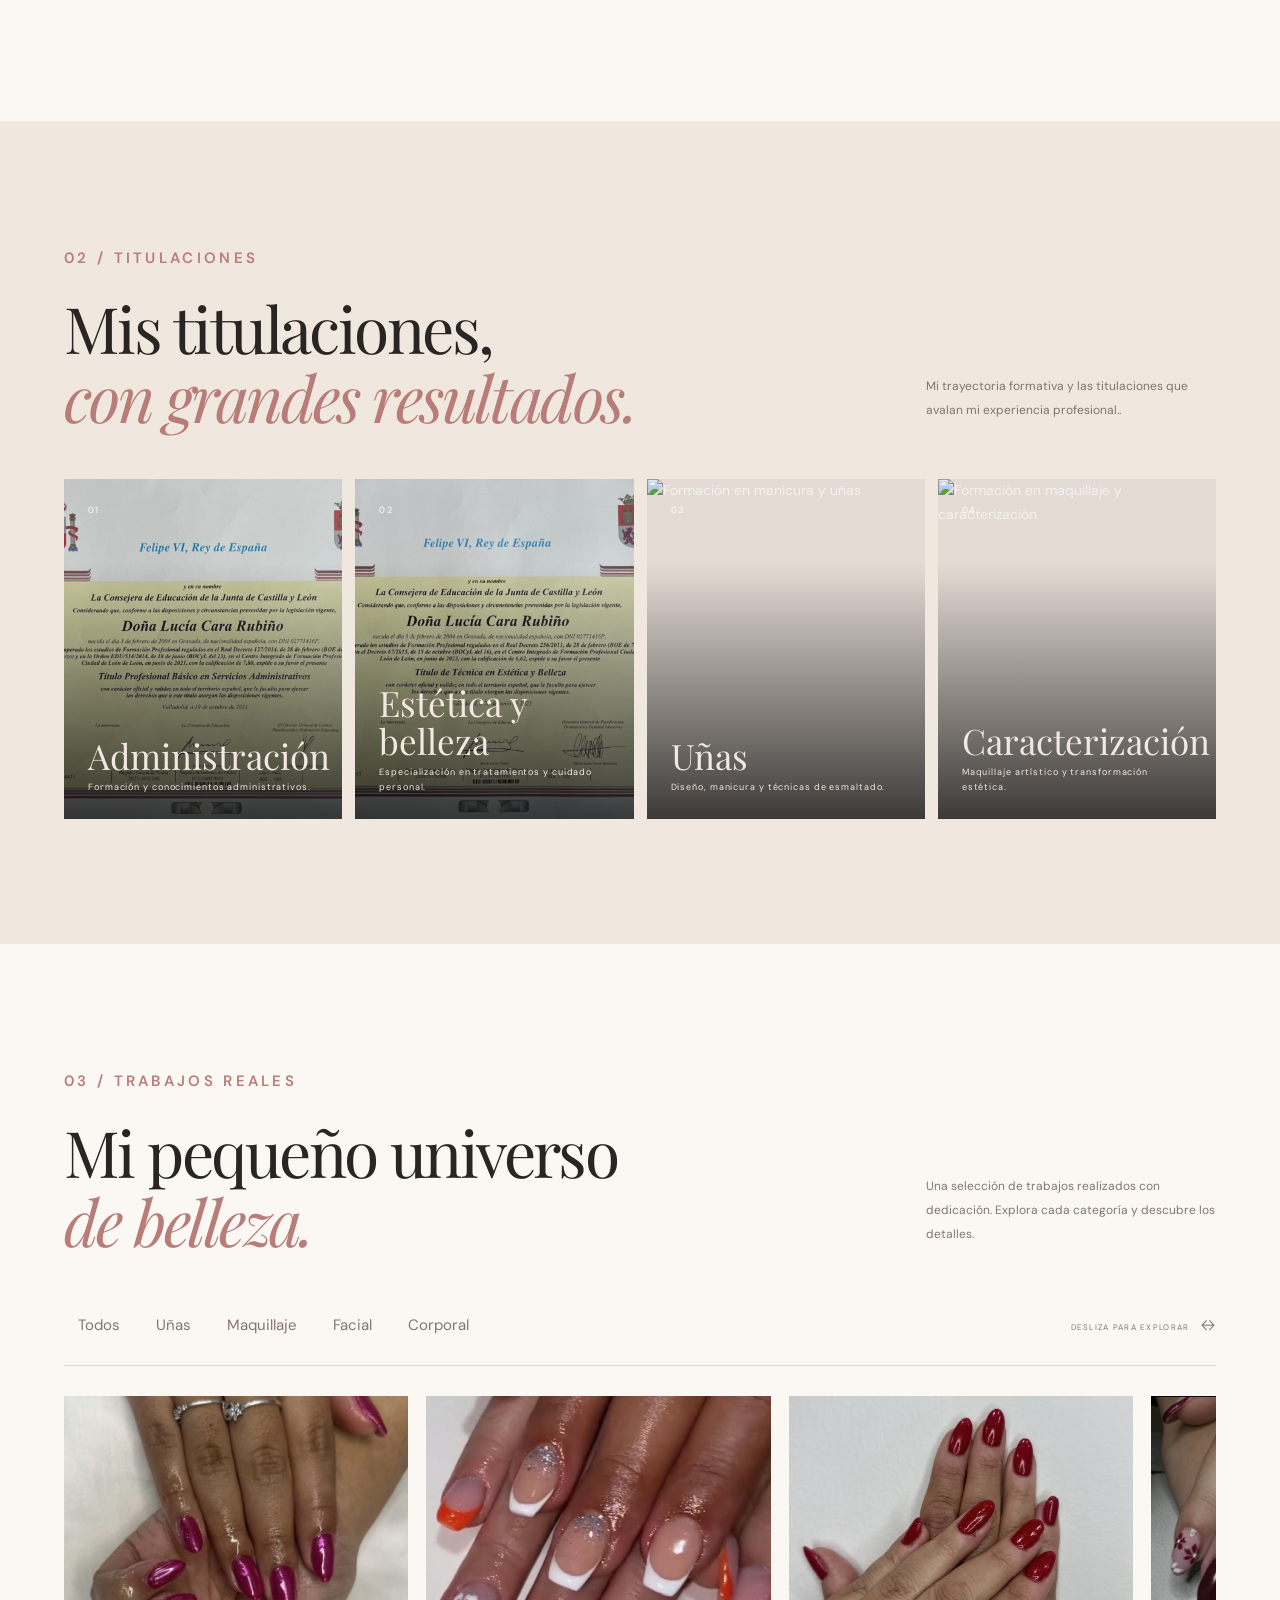
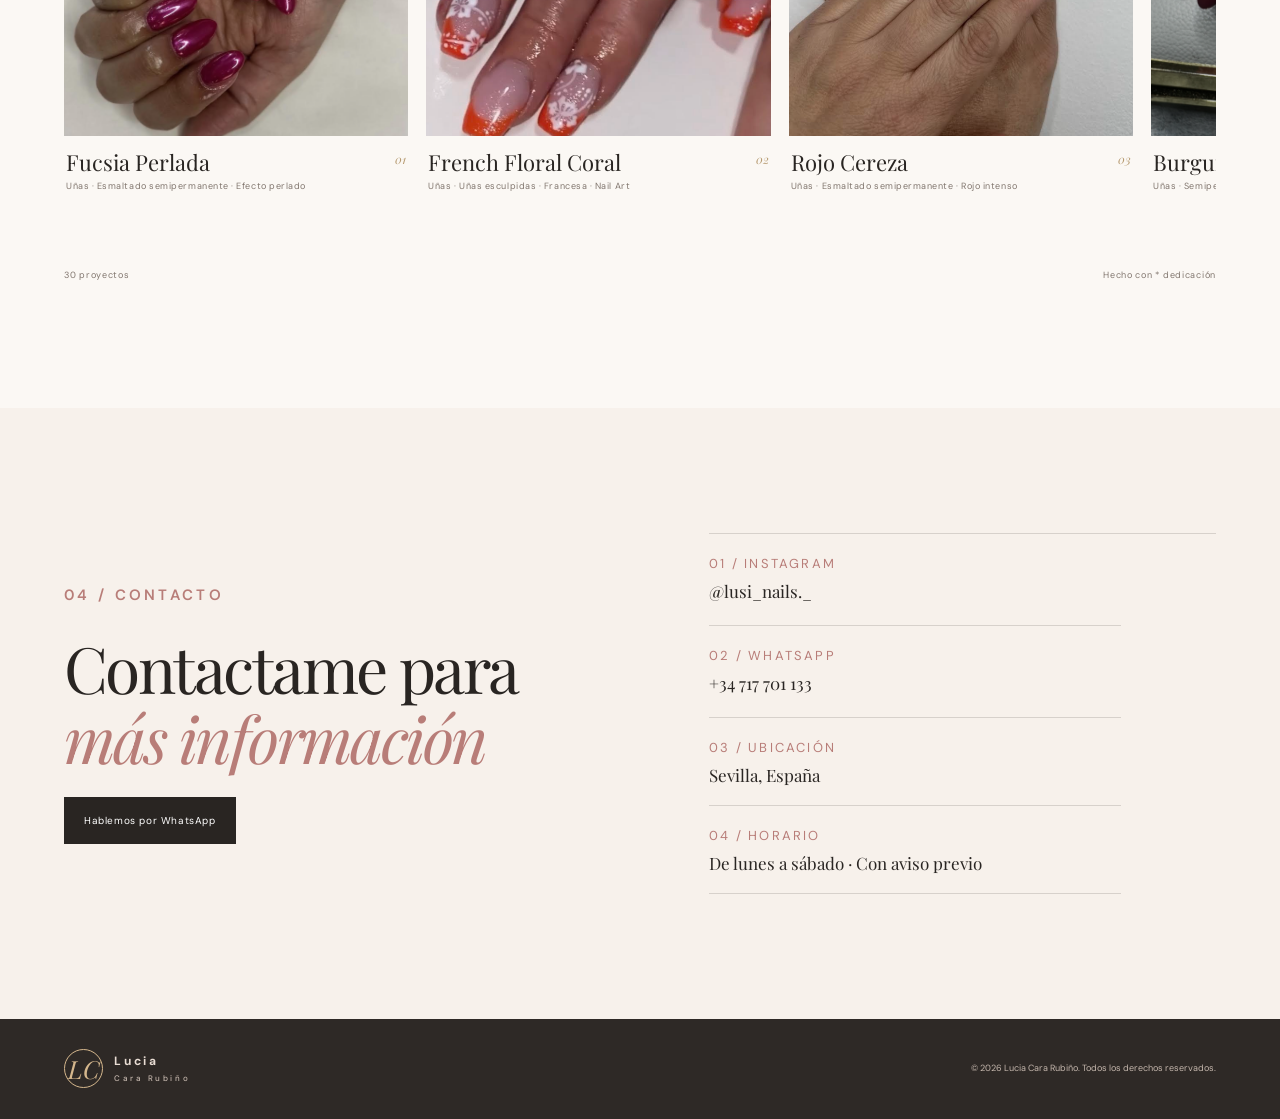
==== commit dab1b589: "Nuevas modificaciones Cambios en los tratamientos Agregamos nuevas imagenes Cambios en los textos y " ====
--- a/index.html
+++ b/index.html
@@ -40,7 +40,7 @@
     <nav class="main-nav" id="main-nav" aria-label="Navegación principal">
       <a href="#sobre-mi">Sobre mí</a>
       <a href="#servicios">Titulos</a>
-      <a href="#portfolio">Book</a>
+      <a href="#portfolio">Trabajos reales</a>
       <a href="#contacto">Contacto</a>
       <a class="nav-cta" href="#" data-whatsapp>Contactar</a>
     </nav>
@@ -195,17 +195,17 @@
       </div>
     </section>
 
-    <section class="quote-section">
+    <!--<section class="quote-section">
       <div class="quote-orb"></div>
       <div class="quote-content"><span>*</span><blockquote>“La belleza comienza<br>cuando decides <em>cuidarte.</em>”</blockquote><p>UN MOMENTO PARA TI. UNA EXPERIENCIA PARA RECORDAR.</p></div>
-    </section>
+    </section>-->
 
     <section class="contact section-space" id="contacto">
       <div class="section-shell contact-grid">
         <div>
-          <div class="section-kicker">04 / TU MOMENTO EMPIEZA AQUÍ</div>
-          <h2>¿Preparamos<br>algo <em>bonito?</em></h2>
-          <p class="body-copy">Cuéntame qué tienes en mente y buscamos juntas el servicio perfecto para ti.</p>
+          <div class="section-kicker">04 / CONTACTO</div>
+          <h2>Contactame para <br><em>más información</em></h2>
+          <!--<p class="body-copy">Cuéntame qué tienes en mente y buscamos juntas el servicio perfecto para ti.</p>-->
           <a class="button button-dark" href="#" data-whatsapp>Hablemos por WhatsApp </a>
         </div>
         <div class="contact-panel">
--- a/css/styles.css
+++ b/css/styles.css
@@ -930,7 +930,7 @@
 
 .contact-detail>span {
     display: block;
-    font-size: 8px;
+    font-size: 13px;
     letter-spacing: .17em;
     color: var(--rose-deep);
     margin-bottom: 5px
@@ -1044,7 +1044,7 @@
 .dialog-image-wrap img {
     width: 100%;
     height: 100%;
-    object-fit: cover
+    object-fit: contain
 }
 
 .dialog-copy {
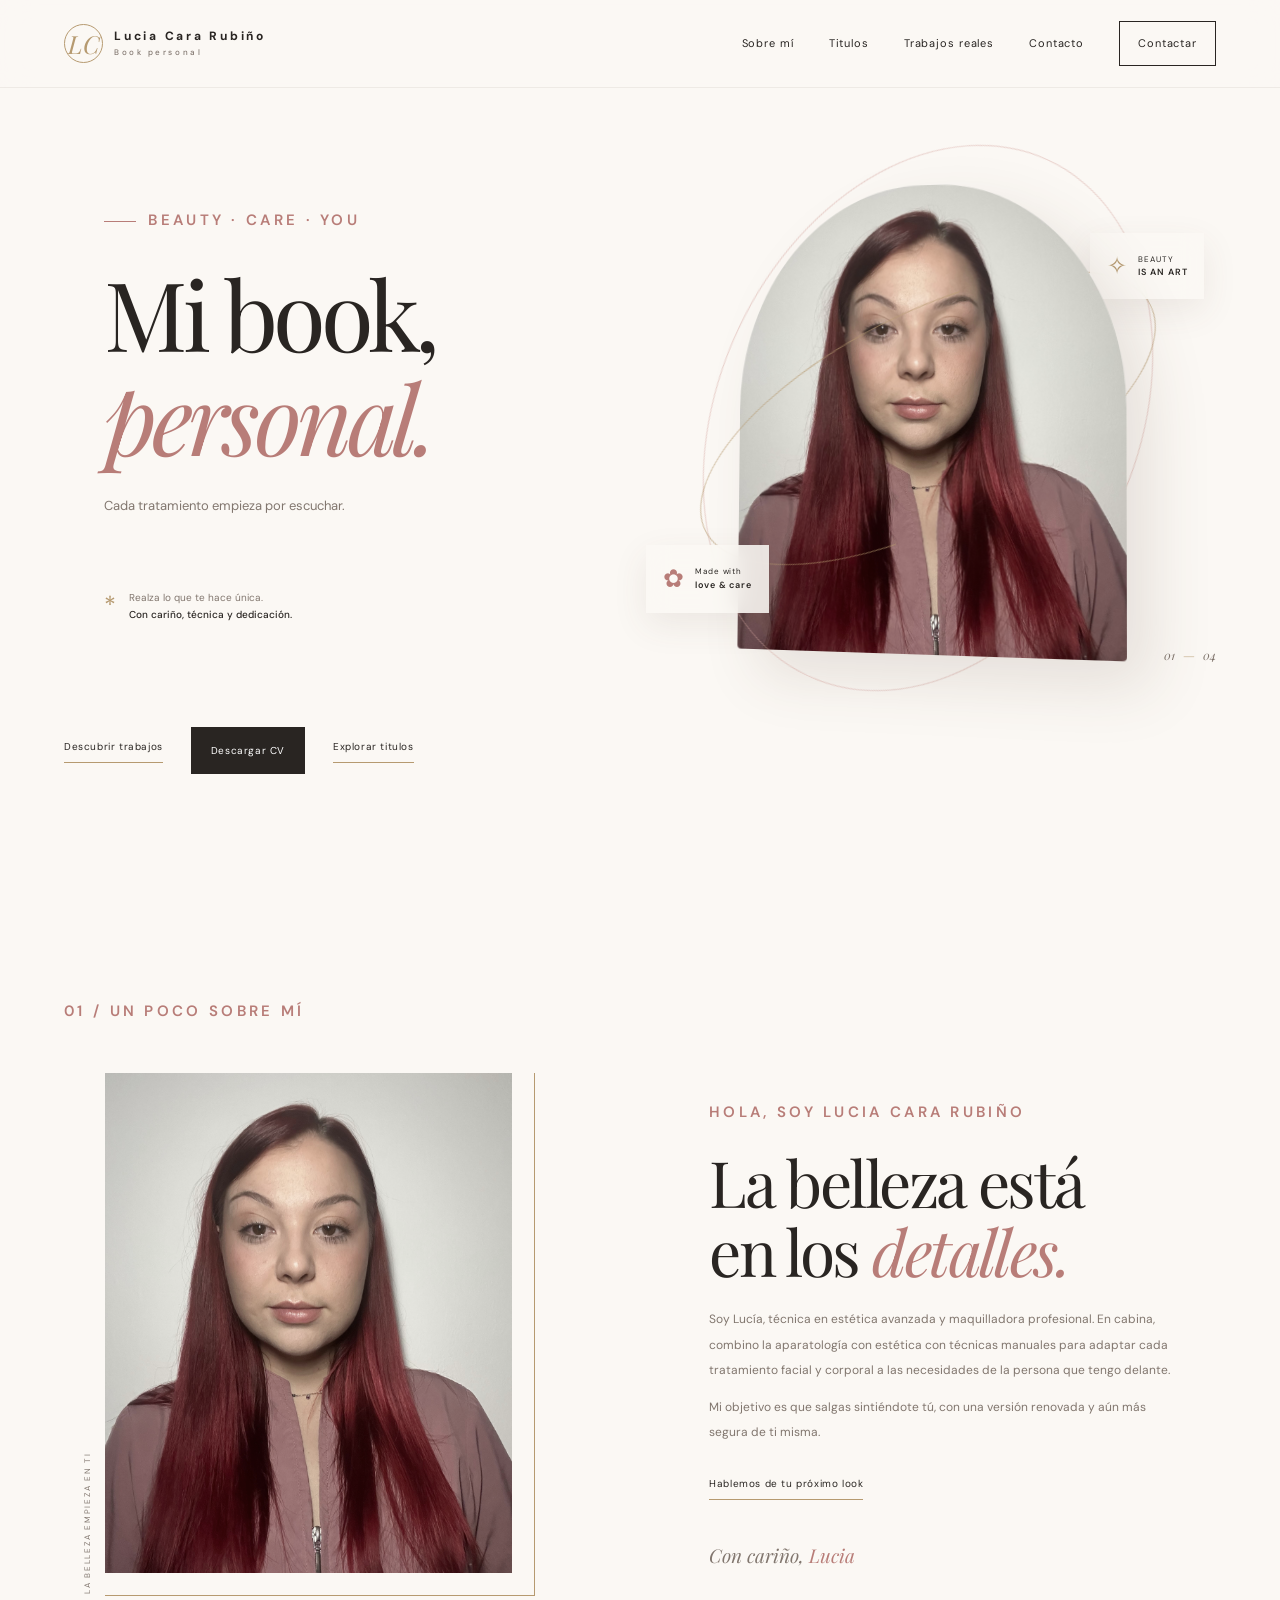
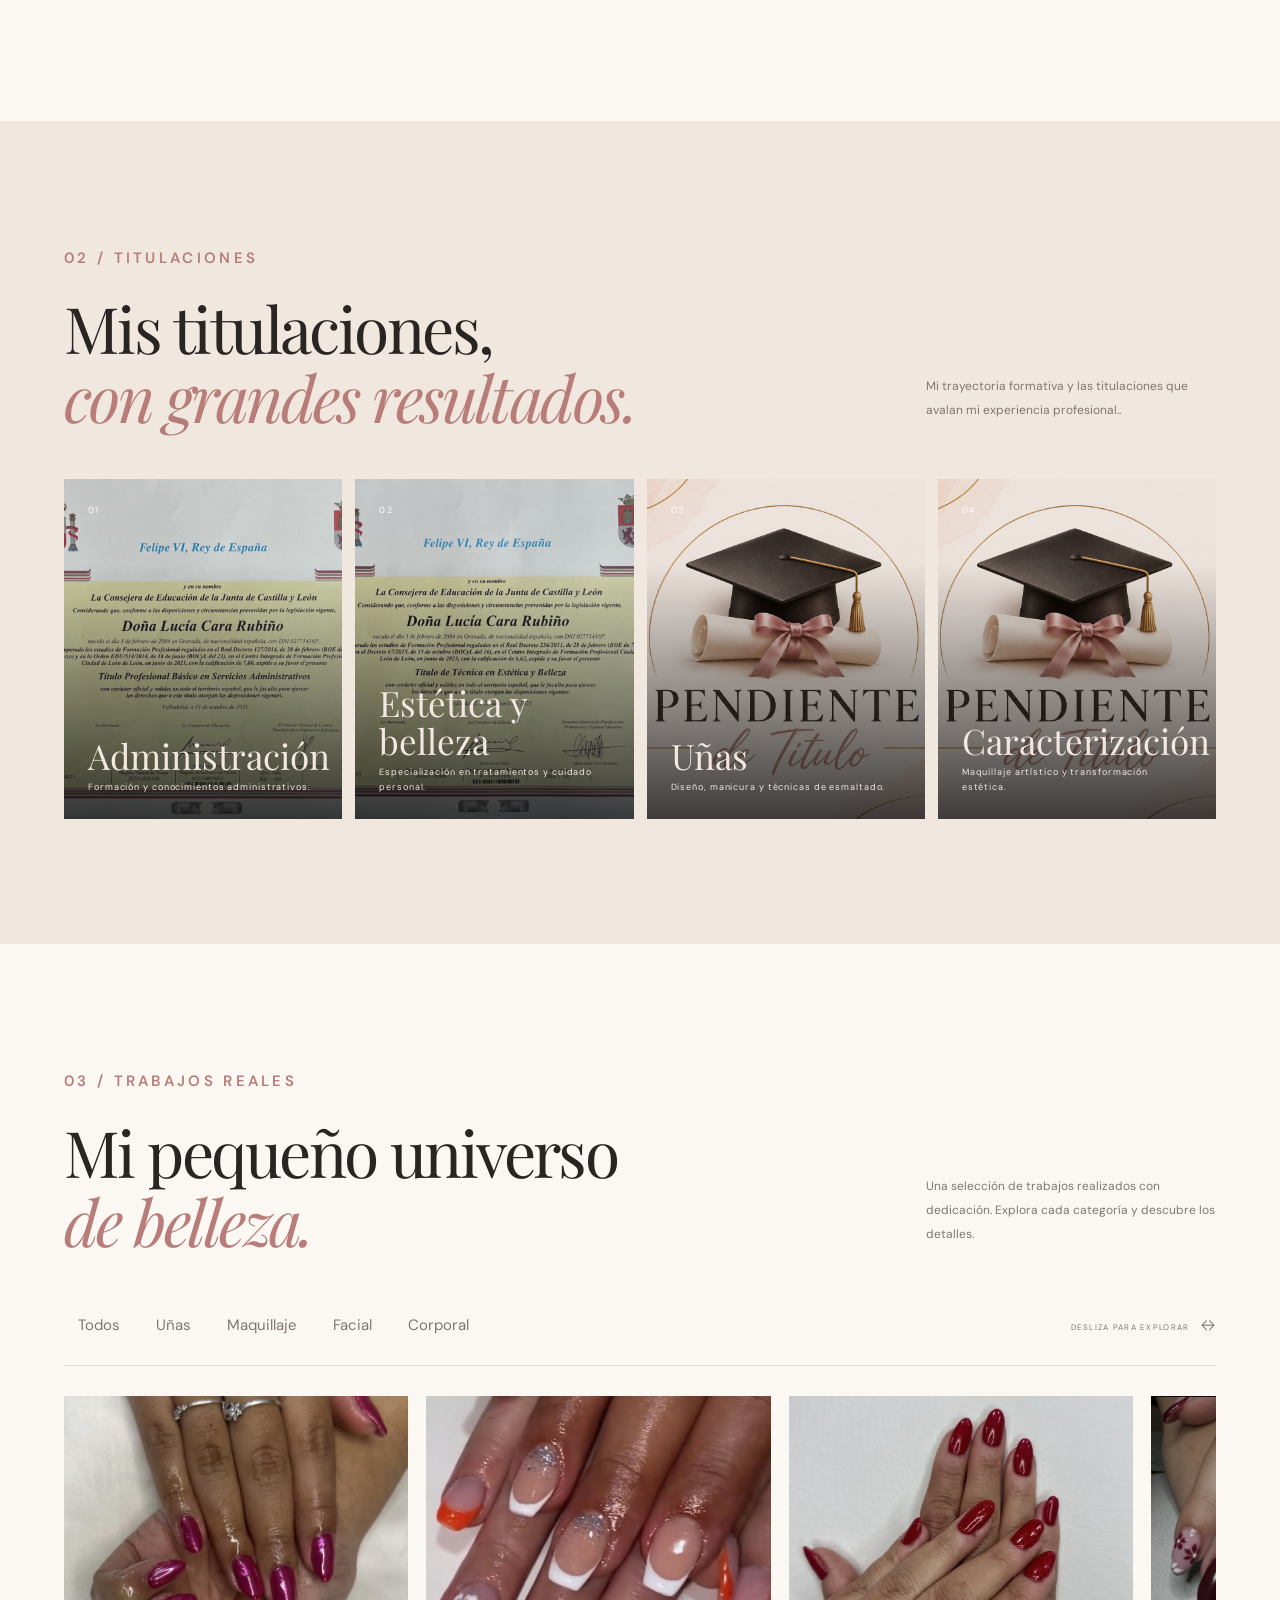
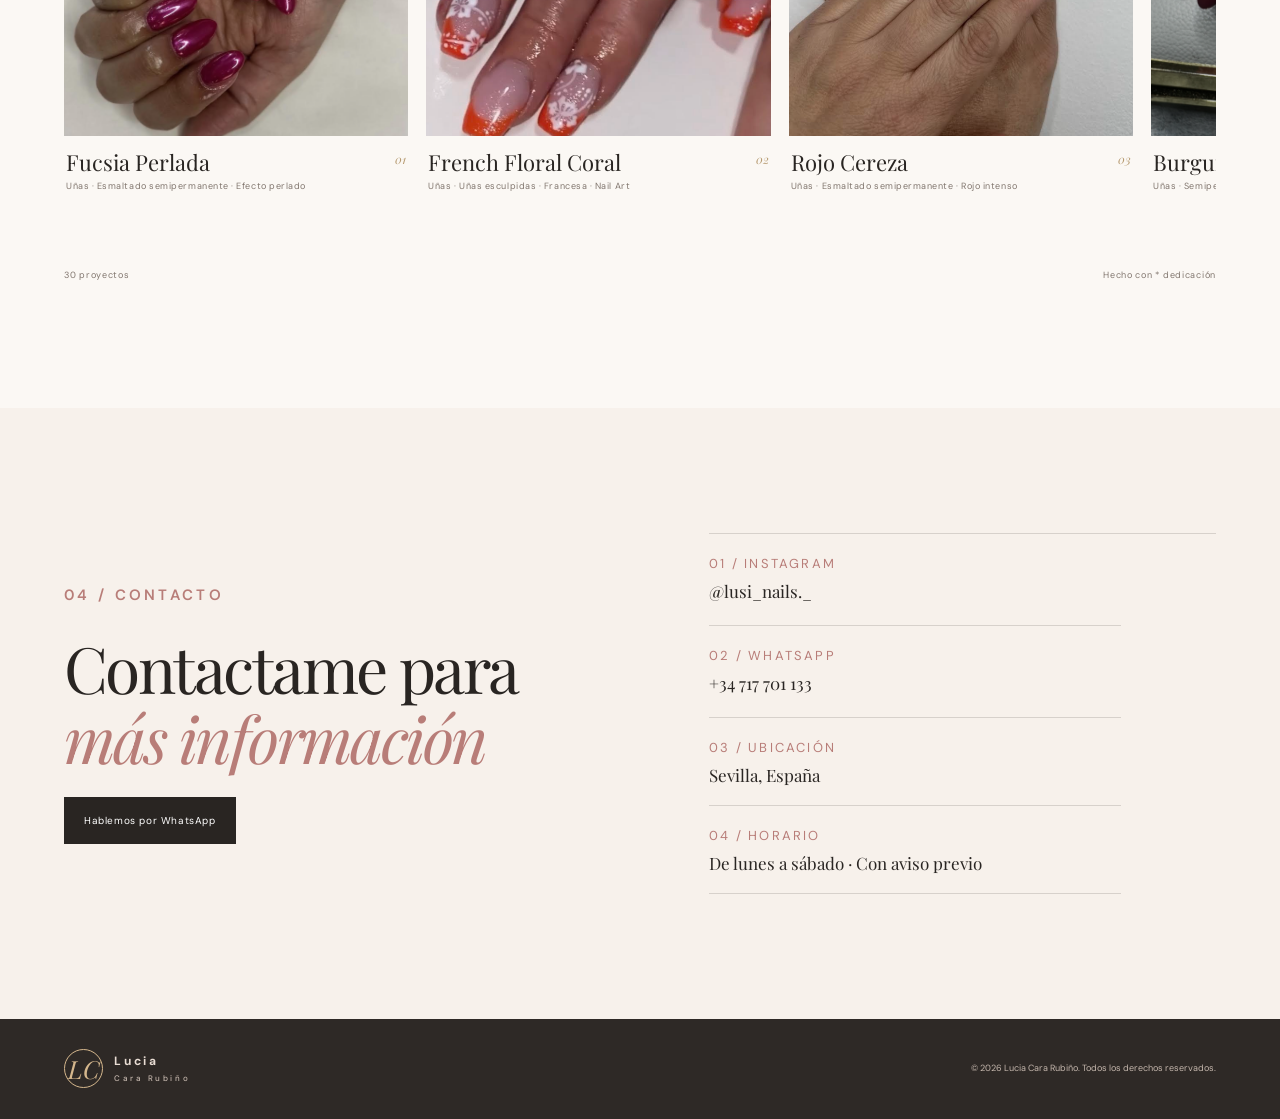
==== commit a37b21eb: "ALT DE TITULACIONES" ====
--- a/index.html
+++ b/index.html
@@ -132,9 +132,9 @@
       </div>
 
       <div class="service-card service-makeup"
-           data-image="imgs/titulos/unas.png"
-           data-title="Uñas">
-        <img class="service-photo" src="imgs/titulos/unas.png"
+           data-image="imgs/titulos/ALT.png"
+           data-title="Uñas  ·  PENDIENTE DE OBTENER TITULACION">
+        <img class="service-photo" src="imgs/titulos/ALT.png"
              alt="Formación en manicura y uñas">
         <span class="service-index">03</span>
         <span class="service-arrow"></span>
@@ -145,9 +145,9 @@
       </div>
 
       <div class="service-card service-treatments"
-           data-image="imgs/titulos/caracterizacion.png"
-           data-title="Caracterización">
-        <img class="service-photo" src="imgs/titulos/caracterizacion.png"
+           data-image="imgs/titulos/ALT.png"
+           data-title="Caracterización  ·  PENDIENTE DE OBTENER TITULACION">
+        <img class="service-photo" src="imgs/titulos/ALT.png"
              alt="Formación en maquillaje y caracterización">
         <span class="service-index">04</span>
         <span class="service-arrow"></span>
